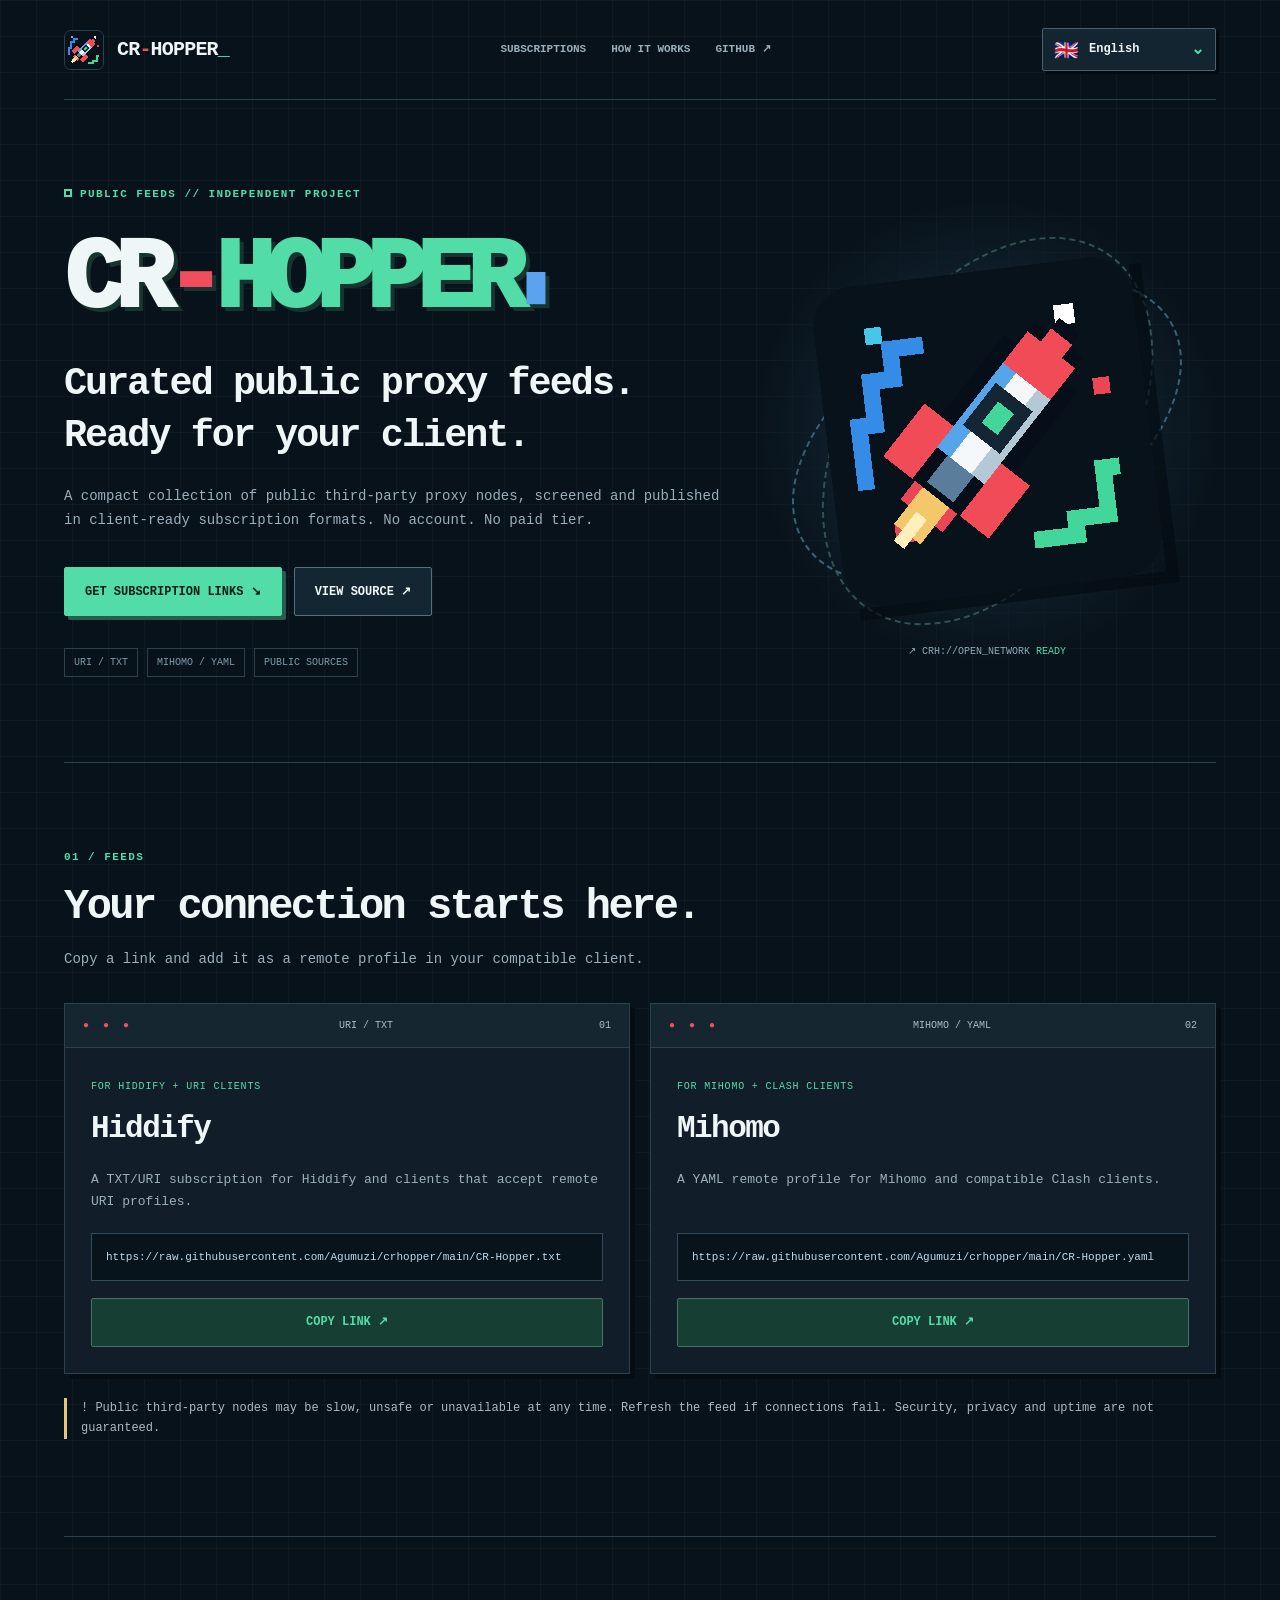
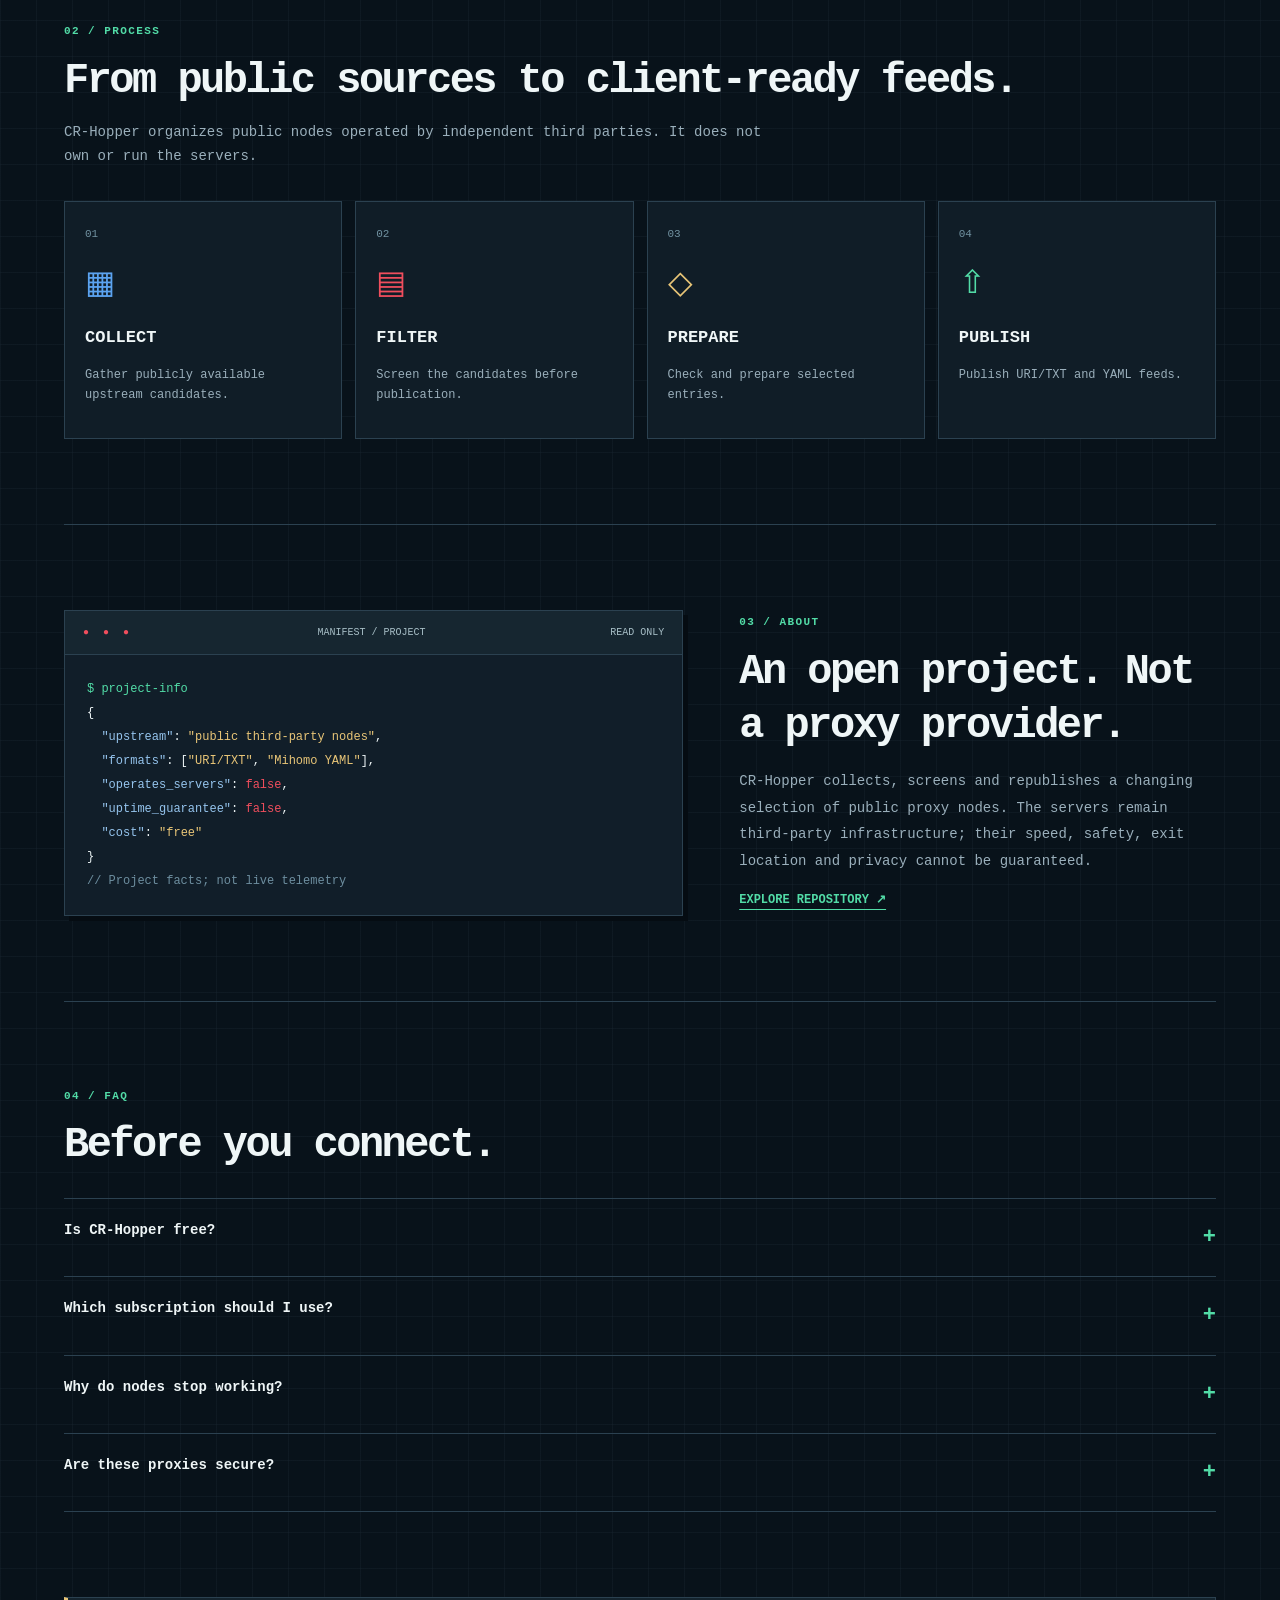
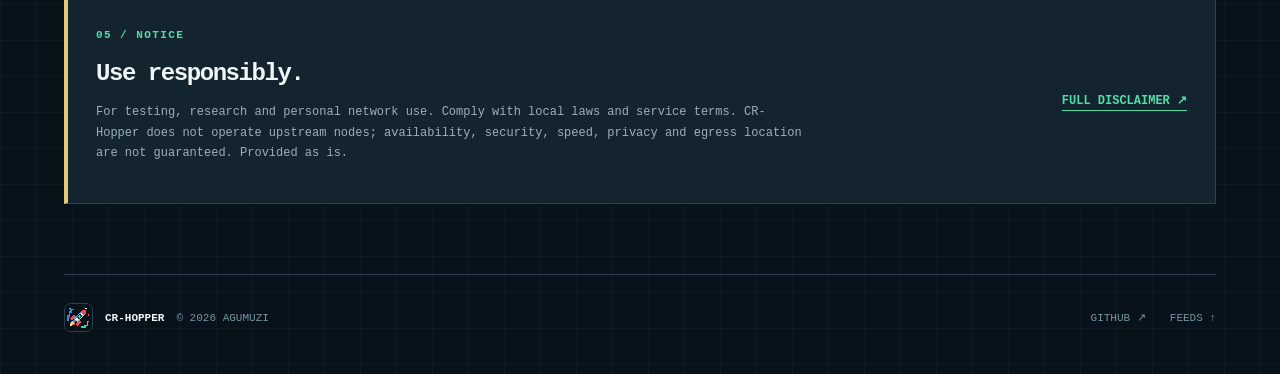
==== docs/index.html @ 03cd1c2c "Ensure mobile subscription URLs wrap inside cards and bust cached CSS" ====
<!doctype html>
<html lang="en">
<head>
<meta charset="utf-8"><meta name="viewport" content="width=device-width, initial-scale=1">
<title>CR-Hopper — Curated Public Proxy Feeds</title>
<meta name="description" content="Free curated public proxy subscriptions for Hiddify, Mihomo and Clash-compatible clients. Two client-ready formats: URI/TXT and YAML.">
<meta name="theme-color" content="#08121a"><meta property="og:type" content="website">
<meta property="og:title" content="CR-Hopper · Curated Public Proxy Feeds">
<meta property="og:description" content="Public sources. Curated feeds. Ready for your client.">
<meta property="og:url" content="https://agumuzi.github.io/crhopper/">
<link rel="canonical" href="https://agumuzi.github.io/crhopper/">
<link rel="icon" href="./assets/rocket.svg" type="image/svg+xml">
<link rel="stylesheet" href="./assets/style.css?v=20261024-mobile-urls-v2">
<script src="./assets/app.js" defer></script>
</head>
<body>
<a class="skip" href="#main">Skip to content</a>
<div class="site">
<header class="top">
  <a class="brand" href="#top" aria-label="CR-Hopper home"><img src="./assets/rocket.svg" alt="" width="40" height="40"><strong>CR<b>-</b>HOPPER<em>_</em></strong></a>
  <nav aria-label="Main navigation"><a href="#feeds" data-i18n="navFeeds">SUBSCRIPTIONS</a><a href="#how" data-i18n="navHow">HOW IT WORKS</a><a href="https://github.com/Agumuzi/crhopper" target="_blank" rel="noopener noreferrer">GITHUB ↗</a></nav>
  <div class="language-switcher" id="language-switcher" dir="ltr">
    <button class="language-toggle" id="language-toggle" type="button" aria-haspopup="menu" aria-expanded="false" aria-controls="language-menu" aria-label="English — select language">
      <span class="language-flag" id="language-flag" aria-hidden="true">🇬🇧</span>
      <span class="language-label" id="language-label">English</span>
      <span class="language-chevron" aria-hidden="true">⌄</span>
    </button>
    <div class="language-menu" id="language-menu" role="menu" aria-label="Website language" hidden>
      <button type="button" class="language-option" role="menuitemradio" aria-checked="true" data-language="en" lang="en"><span class="language-flag" aria-hidden="true">🇬🇧</span><span class="language-option-label">English</span></button>
      <button type="button" class="language-option" role="menuitemradio" aria-checked="false" data-language="zh" lang="zh-CN"><span class="language-flag" aria-hidden="true">🇨🇳</span><span class="language-option-label">简体中文</span></button>
      <button type="button" class="language-option" role="menuitemradio" aria-checked="false" data-language="ru" lang="ru"><span class="language-flag" aria-hidden="true">🇷🇺</span><span class="language-option-label">Русский</span></button>
      <button type="button" class="language-option" role="menuitemradio" aria-checked="false" data-language="fa" lang="fa"><span class="language-flag" aria-hidden="true">🇮🇷</span><span class="language-option-label" dir="rtl">فارسی</span></button>
    </div>
  </div>
</header>
<main id="main">
<section class="hero" id="top" aria-labelledby="hero-title">
  <div><div class="eyebrow"><span class="dot"></span><span data-i18n="eyebrow">PUBLIC FEEDS // INDEPENDENT PROJECT</span></div>
  <h1 id="hero-title">CR<span class="dash">-</span><span class="mint">HOPPER</span><span class="cursor" aria-hidden="true">█</span></h1>
  <h2 data-i18n="heroText">Curated public proxy feeds. Ready for your client.</h2>
  <p class="lead" data-i18n="heroDesc">A compact collection of public third-party proxy nodes, screened and published in client-ready subscription formats. No account. No paid tier.</p>
  <div class="hero-actions"><a class="btn btn-primary" href="#feeds" data-i18n="getLinks">GET SUBSCRIPTION LINKS ↘</a><a class="btn" href="https://github.com/Agumuzi/crhopper" target="_blank" rel="noopener noreferrer">VIEW SOURCE ↗</a></div>
  <div class="tags"><span>URI / TXT</span><span>MIHOMO / YAML</span><span>PUBLIC SOURCES</span></div></div>
  <div class="hero-visual"><div class="orbit"></div><div class="orbit second"></div><img src="./assets/rocket.svg" width="270" height="270" alt="Pixel rocket emblem in red, white, blue and green"><small>↗ CRH://OPEN_NETWORK <span>READY</span></small></div>
</section>
<section class="section" id="feeds" aria-labelledby="feeds-title">
  <div class="section-id">01 / FEEDS</div><h2 id="feeds-title" data-i18n="feedsTitle">Your connection starts here.</h2>
  <p class="subtitle" data-i18n="feedsDesc">Copy a link and add it as a remote profile in your compatible client.</p>
  <div class="feed-grid">
    <article class="card"><div class="card-bar"><span class="lights">● ● ●</span><span>URI / TXT</span><span>01</span></div>
      <div class="card-body"><span class="label">FOR HIDDIFY + URI CLIENTS</span><h3>Hiddify</h3><p data-i18n="uriDesc">A TXT/URI subscription for Hiddify and clients that accept remote URI profiles.</p>
      <div class="code subscription-url" aria-label="Subscription URL: https://raw.githubusercontent.com/Agumuzi/crhopper/main/CR-Hopper.txt"><code class="subscription-url-text">https://<wbr>raw.<wbr>githubusercontent.<wbr>com/<wbr>Agumuzi/<wbr>crhopper/<wbr>main/<wbr>CR-Hopper.txt</code></div>
      <button type="button" class="btn copy" data-copy="txt" data-i18n="copy">COPY LINK ↗</button></div>
    </article>
    <article class="card"><div class="card-bar"><span class="lights">● ● ●</span><span>MIHOMO / YAML</span><span>02</span></div>
      <div class="card-body"><span class="label">FOR MIHOMO + CLASH CLIENTS</span><h3>Mihomo</h3><p data-i18n="yamlDesc">A YAML remote profile for Mihomo and compatible Clash clients.</p>
      <div class="code subscription-url" aria-label="Subscription URL: https://raw.githubusercontent.com/Agumuzi/crhopper/main/CR-Hopper.yaml"><code class="subscription-url-text">https://<wbr>raw.<wbr>githubusercontent.<wbr>com/<wbr>Agumuzi/<wbr>crhopper/<wbr>main/<wbr>CR-Hopper.yaml</code></div>
      <button type="button" class="btn copy" data-copy="yaml" data-i18n="copy">COPY LINK ↗</button></div>
    </article>
  </div>
  <p class="warning" data-i18n="warning">! Public third-party nodes may be slow, unsafe or unavailable at any time. Refresh the feed if connections fail. Security, privacy and uptime are not guaranteed.</p>
</section>
<section class="section" id="how" aria-labelledby="how-title">
  <div class="section-id">02 / PROCESS</div><h2 id="how-title" data-i18n="howTitle">From public sources to client-ready feeds.</h2>
  <p class="subtitle" data-i18n="howDesc">CR-Hopper organizes public nodes operated by independent third parties. It does not own or run the servers.</p>
  <div class="steps">
    <article class="step"><span class="num">01</span><div class="symbol">▦</div><h3 data-i18n="collect">COLLECT</h3><p data-i18n="collectDesc">Gather publicly available upstream candidates.</p></article>
    <article class="step"><span class="num">02</span><div class="symbol">▤</div><h3 data-i18n="filter">FILTER</h3><p data-i18n="filterDesc">Screen the candidates before publication.</p></article>
    <article class="step"><span class="num">03</span><div class="symbol">◇</div><h3 data-i18n="prepare">PREPARE</h3><p data-i18n="prepareDesc">Check and prepare selected entries.</p></article>
    <article class="step"><span class="num">04</span><div class="symbol">⇧</div><h3 data-i18n="publish">PUBLISH</h3><p data-i18n="publishDesc">Publish URI/TXT and YAML feeds.</p></article>
  </div>
</section>
<section class="section about" id="about">
  <div class="terminal" aria-label="Illustrative project manifest"><div class="card-bar"><span class="lights">● ● ●</span><span>MANIFEST / PROJECT</span><span>READ ONLY</span></div>
  <pre><span class="prompt">$ project-info</span>
{
  <span class="key">"upstream"</span>: <span class="str">"public third-party nodes"</span>,
  <span class="key">"formats"</span>: [<span class="str">"URI/TXT"</span>, <span class="str">"Mihomo YAML"</span>],
  <span class="key">"operates_servers"</span>: <span class="bool">false</span>,
  <span class="key">"uptime_guarantee"</span>: <span class="bool">false</span>,
  <span class="key">"cost"</span>: <span class="str">"free"</span>
}
<span class="comment">// Project facts; not live telemetry</span></pre></div>
  <div><div class="section-id">03 / ABOUT</div><h2 data-i18n="aboutTitle">An open project. Not a proxy provider.</h2>
  <p data-i18n="aboutDesc">CR-Hopper collects, screens and republishes a changing selection of public proxy nodes. The servers remain third-party infrastructure; their speed, safety, exit location and privacy cannot be guaranteed.</p>
  <a class="text-link" href="https://github.com/Agumuzi/crhopper" target="_blank" rel="noopener noreferrer" data-i18n="viewRepo">EXPLORE REPOSITORY ↗</a></div>
</section>
<section class="section" id="faq" aria-labelledby="faq-title">
  <div class="section-id">04 / FAQ</div><h2 id="faq-title" data-i18n="faqTitle">Before you connect.</h2>
  <div class="faq">
    <details><summary data-i18n="q1">Is CR-Hopper free?</summary><p data-i18n="a1">Yes. The published subscription URLs are free to use without registration; individual servers are operated by third parties.</p></details>
    <details><summary data-i18n="q2">Which subscription should I use?</summary><p data-i18n="a2">Use TXT for Hiddify/URI-compatible clients; YAML for Mihomo and Clash-compatible clients.</p></details>
    <details><summary data-i18n="q3">Why do nodes stop working?</summary><p data-i18n="a3">Public third-party nodes can disappear without notice. Refresh the subscription when needed.</p></details>
    <details><summary data-i18n="q4">Are these proxies secure?</summary><p data-i18n="a4">There is no security guarantee. Untrusted operators may inspect traffic metadata. Prefer end-to-end encrypted connections and avoid exposing sensitive data.</p></details>
  </div>
</section>
<section class="disclaimer" aria-labelledby="notice-title">
 <div><div class="section-id">05 / NOTICE</div><h2 id="notice-title" data-i18n="noticeTitle">Use responsibly.</h2>
 <p data-i18n="notice">For testing, research and personal network use. Comply with local laws and service terms. CR-Hopper does not operate upstream nodes; availability, security, speed, privacy and egress location are not guaranteed. Provided as is.</p></div>
 <a class="text-link" href="https://github.com/Agumuzi/crhopper#disclaimer" data-i18n="full">FULL DISCLAIMER ↗</a>
</section>
</main>
<footer><div class="foot"><img src="./assets/rocket.svg" alt="" width="29" height="29"><strong>CR-HOPPER</strong><span>© 2026 AGUMUZI</span></div><div><a href="https://github.com/Agumuzi/crhopper">GITHUB ↗</a><a href="#feeds" data-i18n="footerFeeds">FEEDS ↑</a></div></footer></div>
<div class="toast" id="toast" role="status" aria-live="polite"></div>
</body></html>
---- docs/assets/style.css ----
:root{color-scheme:dark;--bg:#08121a;--surface:#111e29;--border:#2b4150;--text:#eff6f7;--muted:#9aafbb;--mint:#52dca7;--red:#f04e5d;--blue:#5ba3f0;--gold:#e8c577;--font:ui-monospace,SFMono-Regular,Menlo,Monaco,Consolas,monospace}*{box-sizing:border-box}html{scroll-behavior:smooth}body{margin:0;background:var(--bg);color:var(--text);font:14px/1.7 var(--font);background-image:linear-gradient(#20303a44 1px,transparent 1px),linear-gradient(90deg,#20303a44 1px,transparent 1px);background-size:36px 36px}a{color:inherit;text-decoration:none}button,select{font:inherit}button{cursor:pointer}a:focus-visible,button:focus-visible,select:focus-visible,summary:focus-visible{outline:2px solid var(--mint);outline-offset:4px}.skip{position:absolute;left:-9999px;top:0;background:var(--mint);color:#07141a;padding:10px}.skip:focus{left:12px}.site{max-width:1240px;margin:auto;padding:0 clamp(20px,5vw,72px)}.top{display:flex;align-items:center;justify-content:space-between;gap:22px;min-height:100px;border-bottom:1px solid var(--border)}.brand{display:flex;gap:13px;align-items:center;white-space:nowrap;font-size:20px;letter-spacing:-.04em}.brand img,.foot img{border:1px solid var(--border);border-radius:7px}.brand b{color:var(--red)}.brand em{font-style:normal;color:var(--mint)}nav{display:flex;gap:25px;align-items:center;color:var(--muted);font-size:11px;font-weight:700}nav a:hover,footer a:hover,.text-link:hover{color:var(--mint)}.hero{min-height:620px;display:grid;grid-template-columns:1.18fr .82fr;gap:35px;align-items:center;padding:85px 0}.eyebrow,.section-id{color:var(--mint);letter-spacing:.13em;font-size:11px;font-weight:750}.dot{display:inline-block;width:8px;height:8px;border:2px solid var(--mint);margin-right:8px}.hero h1{font-size:clamp(60px,7.7vw,108px);line-height:1.13;letter-spacing:-.09em;margin:22px 0;font-weight:950;white-space:nowrap;text-shadow:4px 4px #18342e}.hero h1 .dash{color:var(--red)}.hero h1 .mint{color:var(--mint)}.cursor{font-size:.3em;vertical-align:27%;color:var(--blue);margin-left:10px;animation:blink 1.5s steps(1) infinite}.hero h2{font-size:clamp(24px,3vw,39px);line-height:1.35;letter-spacing:-.05em;margin:0 0 22px}.lead,.subtitle,.about p,.disclaimer p{color:var(--muted);max-width:710px;font-size:14px}.hero-actions{display:flex;flex-wrap:wrap;gap:12px;margin-top:35px}.btn{border:1px solid #53717d;display:inline-flex;justify-content:center;align-items:center;min-height:49px;padding:12px 20px;color:var(--text);background:#142631;font-size:12px;font-weight:800;transition:transform .15s,background .15s;border-radius:2px}.btn:hover{transform:translateY(-2px);border-color:var(--mint)}.btn-primary{background:var(--mint);color:#061d17;border-color:var(--mint);box-shadow:4px 4px #265e4b}.tags{margin-top:32px;display:flex;gap:9px;flex-wrap:wrap}.tags span{font-size:10px;color:#7d9cac;border:1px solid var(--border);padding:5px 9px}.hero-visual{position:relative;aspect-ratio:1;display:grid;place-items:center;isolation:isolate;background:radial-gradient(circle,#1b3739 0%,#0f1f2b 45%,transparent 72%)}.hero-visual img{position:relative;z-index:2;width:70%;height:auto;transform:rotate(-7deg);box-shadow:12px 12px 0 #040c12a9}.orbit{position:absolute;border:2px dashed #376278;border-radius:50%;width:94%;height:54%;transform:rotate(-31deg)}.orbit.second{width:60%;height:94%;transform:rotate(34deg);border-color:#31544f}.hero-visual small{position:absolute;bottom:0;color:#8daab8;font-size:10px}.hero-visual small span{color:var(--mint)}.section{padding:85px 0;border-top:1px solid var(--border);scroll-margin-top:30px}.section h2,.disclaimer h2{font-size:clamp(28px,3.65vw,42px);letter-spacing:-.06em;line-height:1.3;margin:13px 0}.section .subtitle{margin:0 0 32px}.feed-grid{display:grid;grid-template-columns:repeat(2,minmax(0,1fr));gap:20px}.card,.terminal{background:var(--surface);border:1px solid var(--border);box-shadow:5px 5px #050c12}.card-bar{border-bottom:1px solid var(--border);background:#162630;display:flex;align-items:center;gap:16px;justify-content:space-between;min-height:44px;padding:0 18px;font-size:10px;color:#a7bec6}.lights{color:var(--red);letter-spacing:4px}.card-body{padding:26px}.card .label{font-size:10px;color:var(--mint);letter-spacing:.08em}.card h3{font-size:31px;letter-spacing:-.05em;margin:5px 0 10px}.card p{color:var(--muted);font-size:13px;min-height:51px}.code{border:1px solid #304c5b;background:#08141c;padding:14px;white-space:nowrap;overflow-x:auto;direction:ltr;text-align:left;font-size:11px;color:#bcdaec}.copy{width:100%;margin-top:17px;background:#163e33;color:var(--mint);border-color:#437662}.warning{border-left:3px solid var(--gold);padding-left:14px;color:#b0b8c1;font-size:12px;margin-top:24px}.steps{display:grid;grid-template-columns:repeat(4,minmax(0,1fr));gap:13px}.step{padding:20px;background:#101d27;border:1px solid var(--border);min-height:222px}.step .num{color:#7192a1;font-size:11px}.step .symbol{font-size:32px;color:var(--blue);margin:12px 0}.step:nth-child(2) .symbol{color:var(--red)}.step:nth-child(3) .symbol{color:var(--gold)}.step:nth-child(4) .symbol{color:var(--mint)}.step h3{margin:0;font-size:17px}.step p{font-size:12px;color:var(--muted)}.about{display:grid;grid-template-columns:1.13fr .87fr;gap:56px;align-items:center}.terminal pre{margin:0;padding:22px;font:12px/2 var(--font);overflow-x:auto;direction:ltr;text-align:left}.terminal .prompt{color:var(--mint)}.terminal .key{color:#95c4ed}.terminal .str{color:var(--gold)}.terminal .bool{color:var(--red)}.terminal .comment{color:#6d8e9f}.about p{line-height:1.9}.text-link{font-size:12px;color:var(--mint);font-weight:800;text-decoration:underline;text-underline-offset:6px}.faq{margin-top:25px;border-top:1px solid var(--border)}.faq details{padding:20px 0;border-bottom:1px solid var(--border)}.faq summary{list-style:none;cursor:pointer;font-weight:800;display:flex;justify-content:space-between;gap:15px}.faq summary::-webkit-details-marker{display:none}.faq summary:after{content:"+";font-size:22px;color:var(--mint)}.faq details[open] summary:after{content:"−"}.faq p{font-size:13px;color:var(--muted);line-height:1.9;max-width:830px}.disclaimer{display:flex;align-items:center;justify-content:space-between;gap:40px;padding:28px;background:#14242e;border:1px solid var(--border);border-left:4px solid var(--gold);margin-bottom:70px}.disclaimer h2{font-size:24px}.disclaimer p{font-size:12px}.disclaimer .text-link{white-space:nowrap}footer{display:flex;flex-wrap:wrap;align-items:center;justify-content:space-between;gap:15px;border-top:1px solid var(--border);padding:28px 0 42px;color:#7795a4;font-size:11px}.foot{display:flex;align-items:center;gap:12px}.foot strong{color:var(--text)}footer>div:nth-child(2){display:flex;gap:24px}.toast{position:fixed;bottom:25px;right:25px;opacity:0;transform:translateY(13px);pointer-events:none;transition:opacity .2s,transform .2s;background:#164235;border:1px solid var(--mint);color:var(--mint);padding:12px 19px;z-index:99;font-size:12px}.toast.visible{opacity:1;transform:translateY(0)}[dir=rtl] .warning{border-left:0;border-right:3px solid var(--gold);padding-left:0;padding-right:14px}[dir=rtl] .disclaimer{border-left:1px solid var(--border);border-right:4px solid var(--gold)}[dir=rtl] .hero h1,[dir=rtl] .brand,[dir=rtl] .hero-visual small{direction:ltr}@keyframes blink{50%{opacity:0}}@media(max-width:950px){.hero h1{font-size:60px}.steps{grid-template-columns:repeat(2,1fr)}.about{gap:22px}}@media(max-width:720px){.site{padding:0 20px}.top{min-height:76px;flex-wrap:wrap;padding:13px 0}.top nav{order:3;width:100%;gap:18px;justify-content:start}.language-switcher{margin-left:auto}.brand{font-size:17px}.hero{display:flex;flex-direction:column;align-items:stretch;padding:64px 0}.hero h1{font-size:clamp(48px,10vw,76px)}.hero h2{font-size:26px}.hero-visual{max-width:310px;width:100%;margin:25px auto 0}.section{padding:62px 0}.feed-grid,.about{grid-template-columns:1fr}.steps{grid-template-columns:repeat(2,minmax(0,1fr));gap:10px}.step{padding:16px;min-height:212px}.card-body{padding:20px}.terminal pre{padding:16px;font-size:10px}.disclaimer{flex-direction:column;align-items:flex-start;padding:20px}}@media(max-width:380px){.hero h1{font-size:45px}.hero-actions{display:grid}.btn{width:100%}.steps{grid-template-columns:1fr}.step{min-height:0}}@media(prefers-reduced-motion:reduce){html{scroll-behavior:auto}.cursor{animation:none}.btn,.toast{transition:none}.btn:hover{transform:none}}
/* Consistent pixel-terminal language menu. Use actual flag emoji, never the OS select popup. */
.language-switcher{position:relative;flex:0 0 auto;z-index:20;direction:ltr}
.language-toggle{display:flex;align-items:center;gap:10px;min-width:174px;min-height:43px;padding:7px 11px;background:#122530;color:var(--text);border:1px solid #476272;box-shadow:3px 3px 0 #040b10;border-radius:2px;font-size:12px;font-weight:800;cursor:pointer;white-space:nowrap}
.language-toggle:hover,.language-toggle[aria-expanded="true"]{background:#19333b;border-color:var(--mint)}
.language-toggle[aria-expanded="true"]{box-shadow:3px 3px 0 #206047}
.language-flag{font-family:"Apple Color Emoji","Segoe UI Emoji","Noto Color Emoji",sans-serif;font-size:20px;line-height:1;display:inline-flex;align-items:center;justify-content:center;min-width:25px;flex-shrink:0}
.language-label{font-size:12px;white-space:nowrap;unicode-bidi:isolate}
.language-chevron{font-size:16px;line-height:1;margin-left:auto;color:var(--mint);transform-origin:center;transition:transform .15s ease}
.language-toggle[aria-expanded="true"] .language-chevron{transform:rotate(180deg)}
.language-menu{position:absolute;right:0;top:calc(100% + 10px);display:grid;gap:3px;min-width:205px;padding:7px;background:#0d1c25;border:1px solid #496979;box-shadow:5px 5px 0 #03090e;z-index:50}
.language-menu[hidden]{display:none}
.language-option{width:100%;display:grid;grid-template-columns:25px minmax(0,1fr) 15px;align-items:center;gap:10px;text-align:left;padding:10px 11px;color:#b4c6ce;background:transparent;border:1px solid transparent;border-radius:1px;cursor:pointer;font-size:12px;line-height:1.35}
.language-option:hover,.language-option:focus-visible{background:#1b3641;border-color:#4a7882;color:var(--text)}
.language-option[aria-checked="true"]{background:#153930;border-color:#398363;color:var(--mint)}
.language-option[aria-checked="true"]::after{content:"✓";font-weight:900;color:var(--mint)}
.language-option-label{white-space:nowrap;unicode-bidi:isolate}
.language-option[lang="fa"] .language-option-label{font-family:Tahoma,"Geeza Pro",Arial,sans-serif}
@media(max-width:380px){.language-toggle{min-width:153px;padding:7px 9px;gap:7px}.language-menu{min-width:185px}}
@media(prefers-reduced-motion:reduce){.language-chevron{transition:none}}


/* Mobile containment patch: the raw subscription URL must never size the grid track. */
.site,main,.hero,.section,.feed-grid,.feed-grid>.card,.card-body,.about,.about>.terminal,.terminal{min-width:0}
.site,main,.hero,.section,.feed-grid,.about{max-width:100%}
.feed-grid{grid-template-columns:repeat(2,minmax(0,1fr))}
.feed-grid>.card{max-width:100%}
.code{display:block;min-width:0;max-width:100%;width:100%;overflow-x:auto;overscroll-behavior-x:contain;-webkit-overflow-scrolling:touch}
.code code{display:block;white-space:nowrap}
.terminal pre{max-width:100%;min-width:0;overflow-x:auto;-webkit-overflow-scrolling:touch}
.about{grid-template-columns:minmax(0,1.13fr) minmax(0,.87fr)}
@media(max-width:720px){
  .top{display:grid;grid-template-columns:minmax(0,1fr) auto;gap:9px 10px;align-items:center}
  .top nav{grid-column:1/-1;order:initial;width:100%;display:flex;flex-wrap:wrap;gap:10px 18px}
  .brand{min-width:0;gap:8px;font-size:clamp(13px,3.7vw,17px)}
  .brand img{width:33px;height:33px;flex-shrink:0}
  .language-switcher{margin:0}
  .language-toggle{min-width:144px;max-width:164px;min-height:40px;gap:7px;padding:6px 9px}
  .language-menu{min-width:195px;max-width:calc(100vw - 36px)}
  .hero h1{font-size:clamp(36px,10.3vw,57px);letter-spacing:-.085em}
  .hero h1 .cursor{margin-left:4px}
  .hero-visual{max-width:275px;margin:18px auto 0}
  .hero{padding:52px 0 57px}
  .section{padding:56px 0}
  .feed-grid,.about{grid-template-columns:minmax(0,1fr)}
  .card-body{padding:19px}
  .card h3{font-size:28px}
  .card p{min-height:0}
  .code{white-space:normal;overflow-x:visible}
  .code code{white-space:normal;overflow-wrap:anywhere;word-break:break-word}
  .steps{grid-template-columns:repeat(2,minmax(0,1fr));gap:10px}
  .step{min-width:0;min-height:0;padding:14px 13px 17px}
  .step .symbol{margin:7px 0 4px;font-size:26px}
  .step h3{font-size:13px}
  .step p{font-size:11px;margin:6px 0 0}
  .warning{overflow-wrap:anywhere}
  .faq summary,.faq p,.about p,.disclaimer p{overflow-wrap:break-word}
}
@media(max-width:380px){
  .steps{grid-template-columns:repeat(2,minmax(0,1fr))}
  .brand{font-size:13px;gap:6px}
  .brand img{width:29px;height:29px}
  .language-toggle{min-width:132px;max-width:142px}
  .hero h1{font-size:clamp(35px,10.3vw,39px)}
}


/* Subscription URLs: explicit break opportunities in markup plus robust narrow viewport layout. */
.feed-grid,
.feed-grid > .card,
.feed-grid .card-body,
.subscription-url {
  min-width: 0;
  max-width: 100%;
}
.feed-grid > .card { overflow: hidden; }
.subscription-url {
  display: block;
  width: 100%;
  max-width: 100%;
  overflow-x: auto;
  overflow-y: hidden;
  -webkit-overflow-scrolling: touch;
  text-align: left;
  direction: ltr;
}
.subscription-url .subscription-url-text {
  display: block;
  min-width: 0;
  max-width: 100%;
  white-space: normal;
  overflow-wrap: anywhere;
  word-break: break-word;
  line-height: 1.65;
}
@media(max-width:720px) {
  .feed-grid{width:100%;grid-template-columns:minmax(0,1fr);}
  .feed-grid > .card{width:100%;min-width:0;max-width:100%;}
  .subscription-url{
    padding: 11px 10px;
    overflow-x: hidden;
  }
  .subscription-url .subscription-url-text {
    font-size:clamp(10px,2.65vw,12px);
    letter-spacing:-.02em;
    white-space:normal;
    overflow-wrap:anywhere;
    word-break:break-all;
  }
}
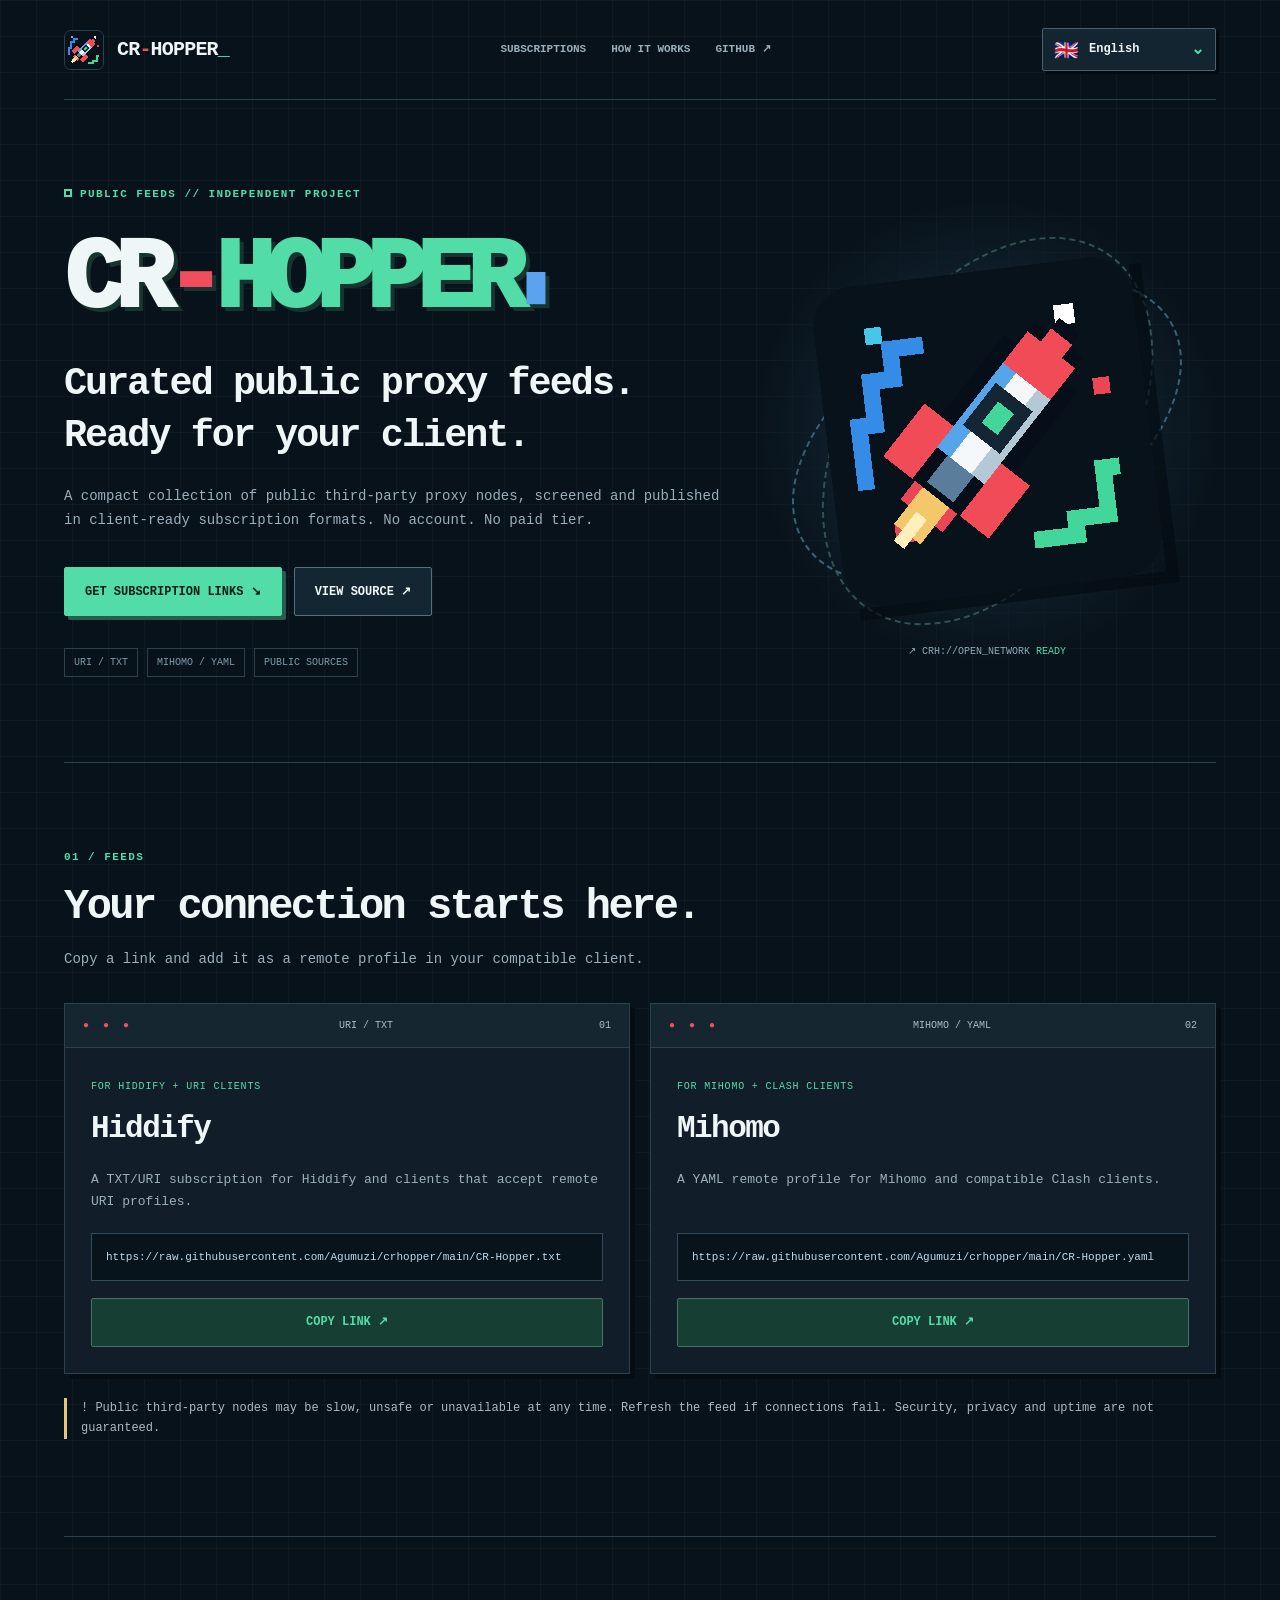
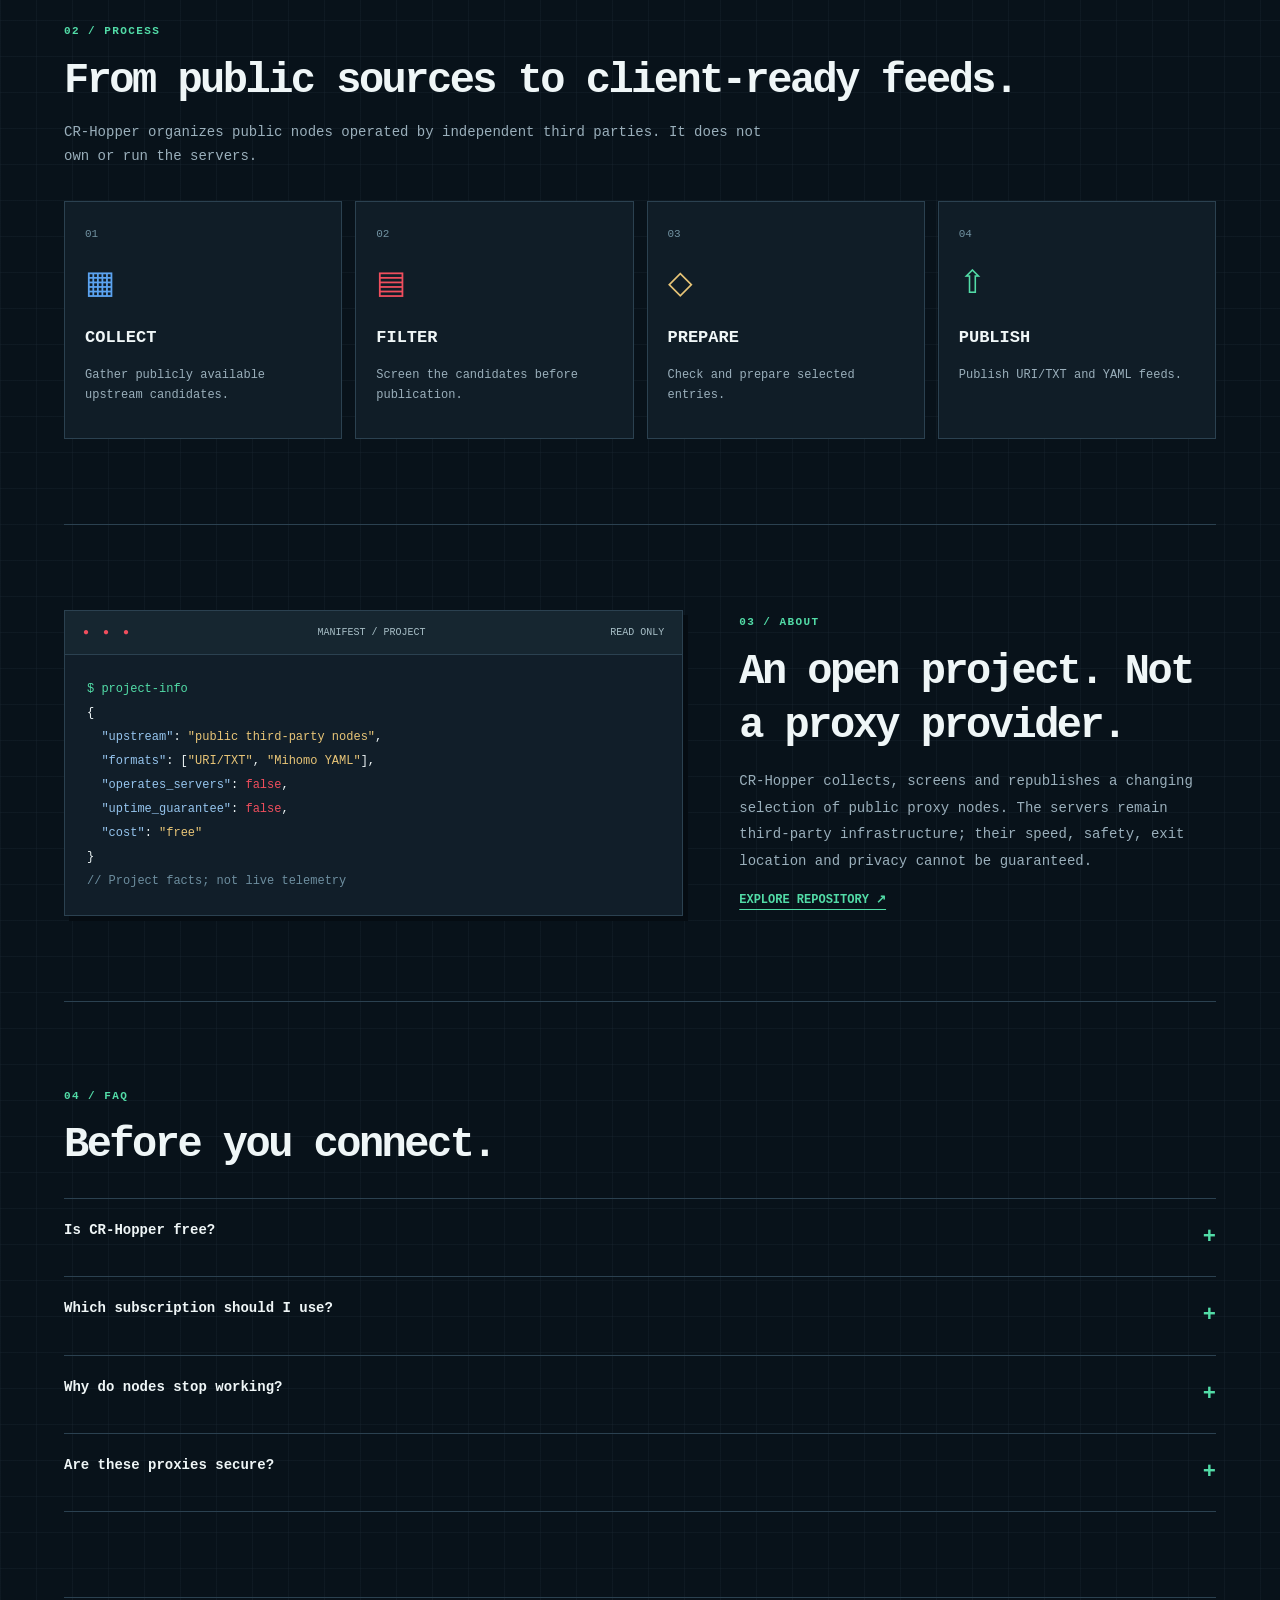
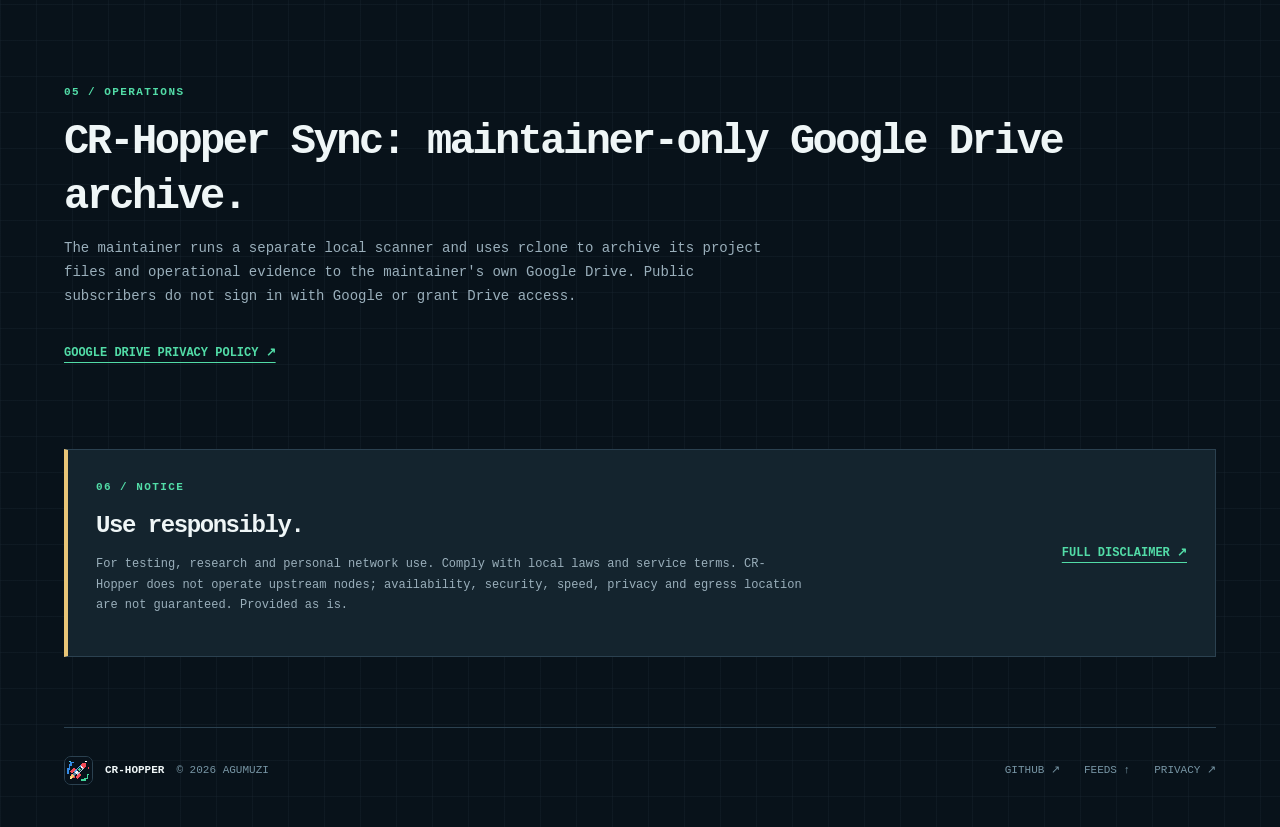
==== commit 939fd3cc: "site: explain private CR-Hopper Sync integration and link privacy policy" ====
--- a/docs/index.html
+++ b/docs/index.html
@@ -10,8 +10,8 @@
 <meta property="og:url" content="https://agumuzi.github.io/crhopper/">
 <link rel="canonical" href="https://agumuzi.github.io/crhopper/">
 <link rel="icon" href="./assets/rocket.svg" type="image/svg+xml">
-<link rel="stylesheet" href="./assets/style.css?v=20261024-mobile-urls-v2">
-<script src="./assets/app.js" defer></script>
+<link rel="stylesheet" href="./assets/style.css?v=20261024-oauth-privacy">
+<script src="./assets/app.js?v=20261024-oauth-privacy" defer></script>
 </head>
 <body>
 <a class="skip" href="#main">Skip to content</a>
@@ -94,12 +94,18 @@
     <details><summary data-i18n="q4">Are these proxies secure?</summary><p data-i18n="a4">There is no security guarantee. Untrusted operators may inspect traffic metadata. Prefer end-to-end encrypted connections and avoid exposing sensitive data.</p></details>
   </div>
 </section>
+<section class="section sync-section" id="sync" aria-labelledby="sync-title">
+  <div class="section-id">05 / OPERATIONS</div>
+  <h2 id="sync-title" data-i18n="syncTitle">CR-Hopper Sync: maintainer-only Google Drive archive.</h2>
+  <p class="subtitle" data-i18n="syncDesc">The maintainer runs a separate local scanner and uses rclone to archive its project files and operational evidence to the maintainer's own Google Drive. Public subscribers do not sign in with Google or grant Drive access.</p>
+  <a class="text-link" href="./privacy.html" data-i18n="syncPolicy">GOOGLE DRIVE PRIVACY POLICY ↗</a>
+</section>
 <section class="disclaimer" aria-labelledby="notice-title">
- <div><div class="section-id">05 / NOTICE</div><h2 id="notice-title" data-i18n="noticeTitle">Use responsibly.</h2>
+ <div><div class="section-id">06 / NOTICE</div><h2 id="notice-title" data-i18n="noticeTitle">Use responsibly.</h2>
  <p data-i18n="notice">For testing, research and personal network use. Comply with local laws and service terms. CR-Hopper does not operate upstream nodes; availability, security, speed, privacy and egress location are not guaranteed. Provided as is.</p></div>
  <a class="text-link" href="https://github.com/Agumuzi/crhopper#disclaimer" data-i18n="full">FULL DISCLAIMER ↗</a>
 </section>
 </main>
-<footer><div class="foot"><img src="./assets/rocket.svg" alt="" width="29" height="29"><strong>CR-HOPPER</strong><span>© 2026 AGUMUZI</span></div><div><a href="https://github.com/Agumuzi/crhopper">GITHUB ↗</a><a href="#feeds" data-i18n="footerFeeds">FEEDS ↑</a></div></footer></div>
+<footer><div class="foot"><img src="./assets/rocket.svg" alt="" width="29" height="29"><strong>CR-HOPPER</strong><span>© 2026 AGUMUZI</span></div><div><a href="https://github.com/Agumuzi/crhopper">GITHUB ↗</a><a href="#feeds" data-i18n="footerFeeds">FEEDS ↑</a><a href="./privacy.html" data-i18n="footerPrivacy">PRIVACY ↗</a></div></footer></div>
 <div class="toast" id="toast" role="status" aria-live="polite"></div>
 </body></html>
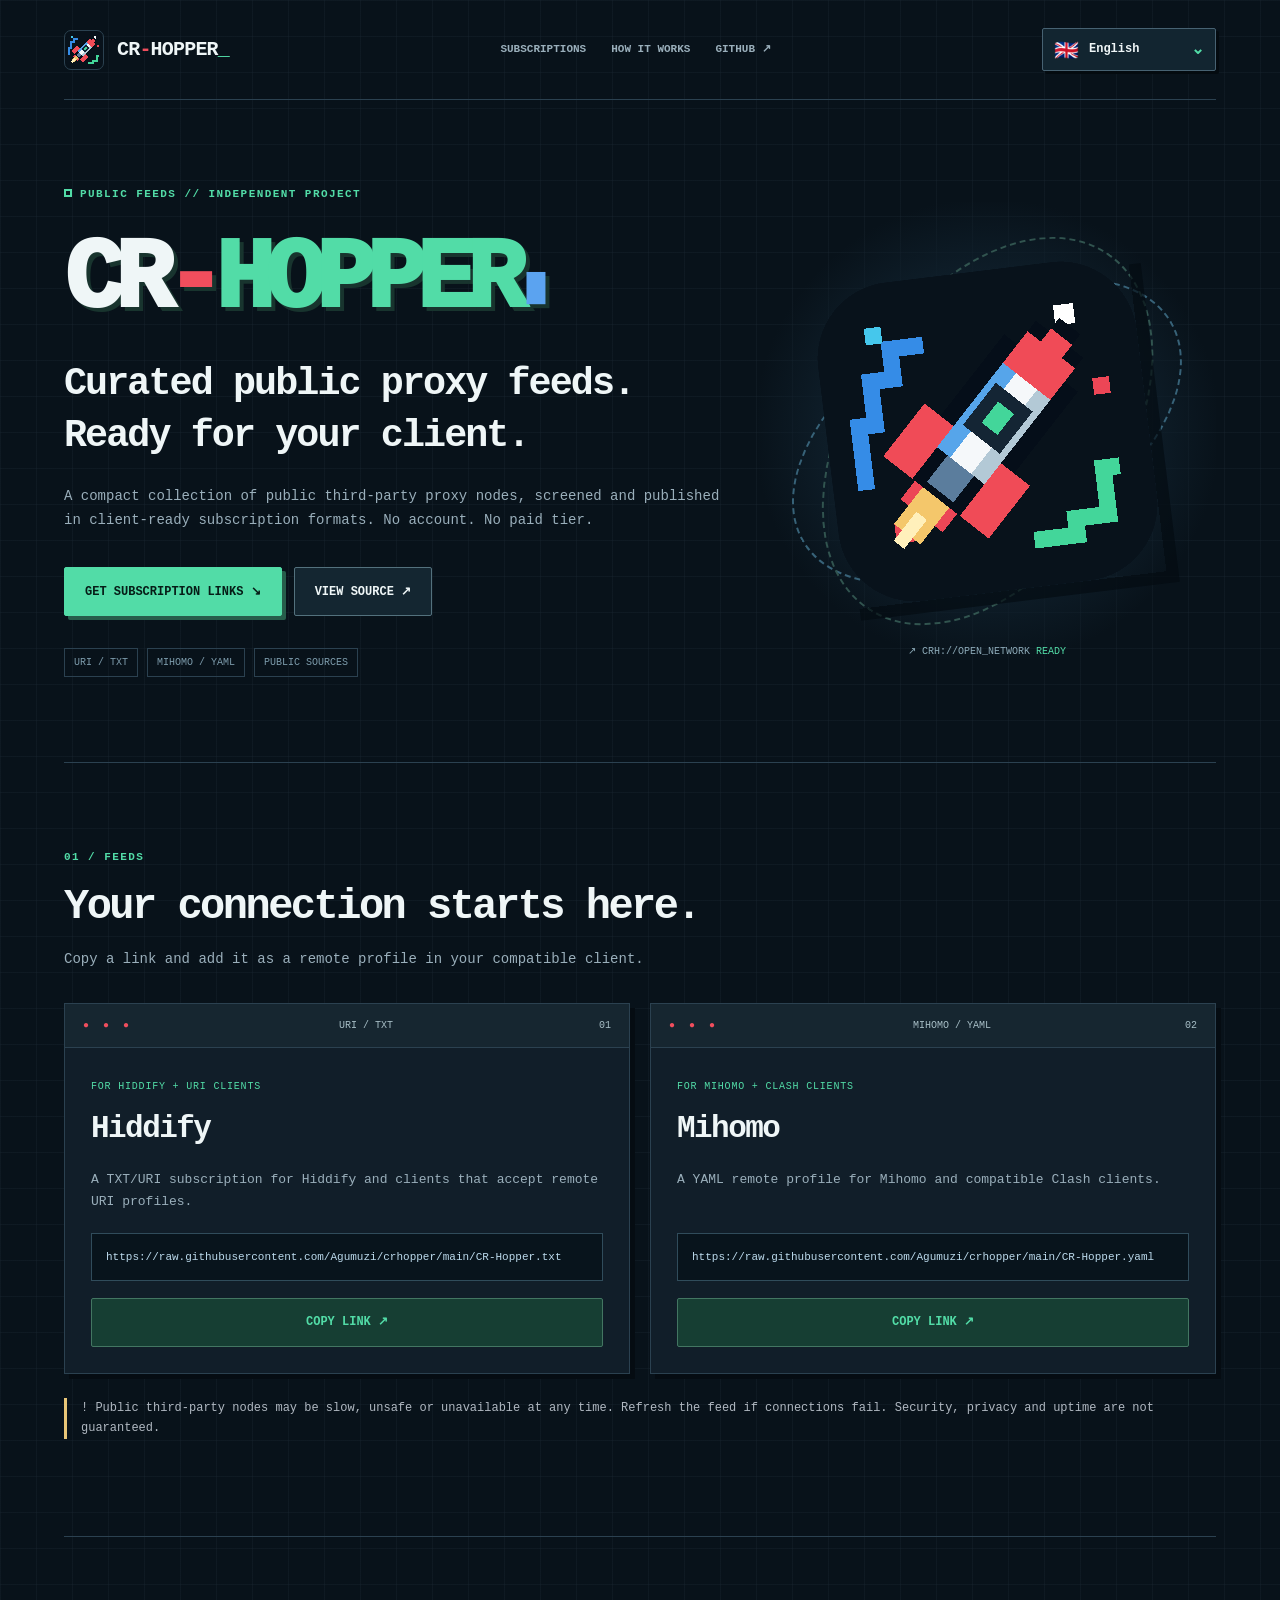
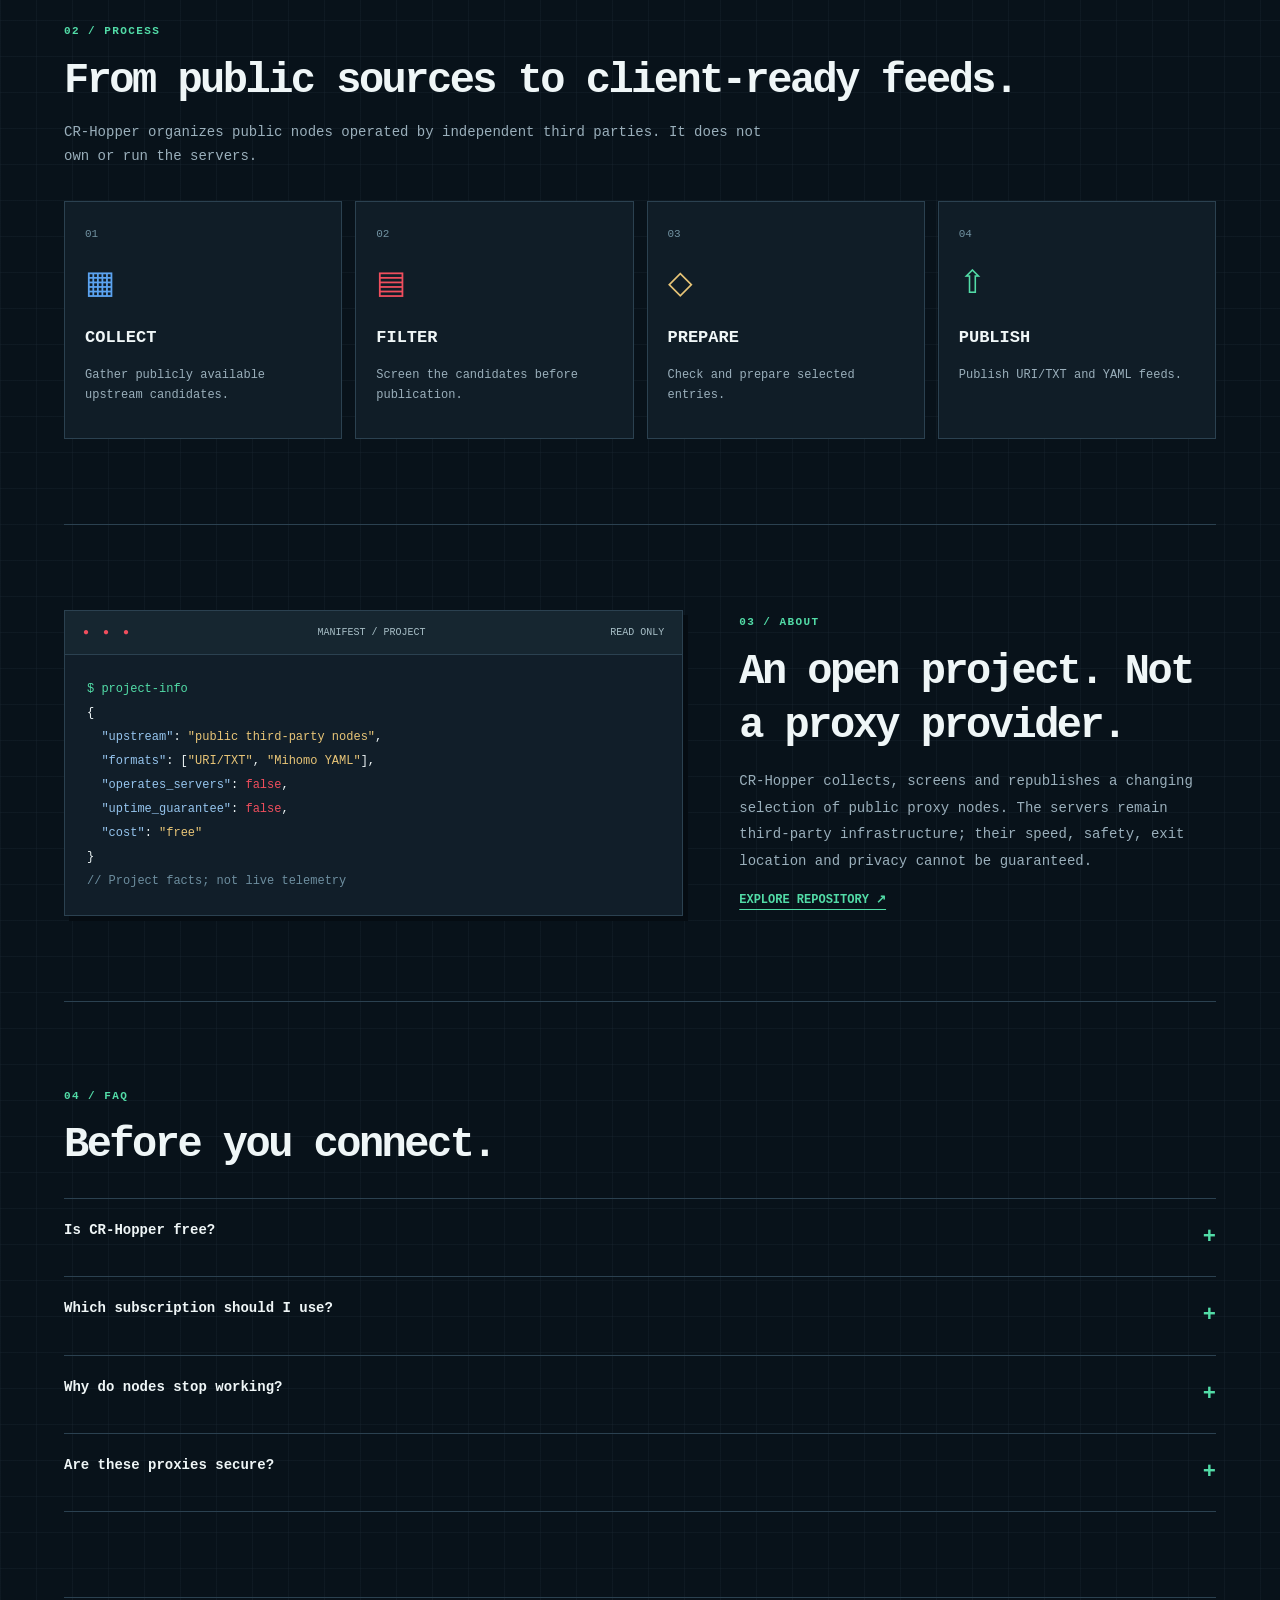
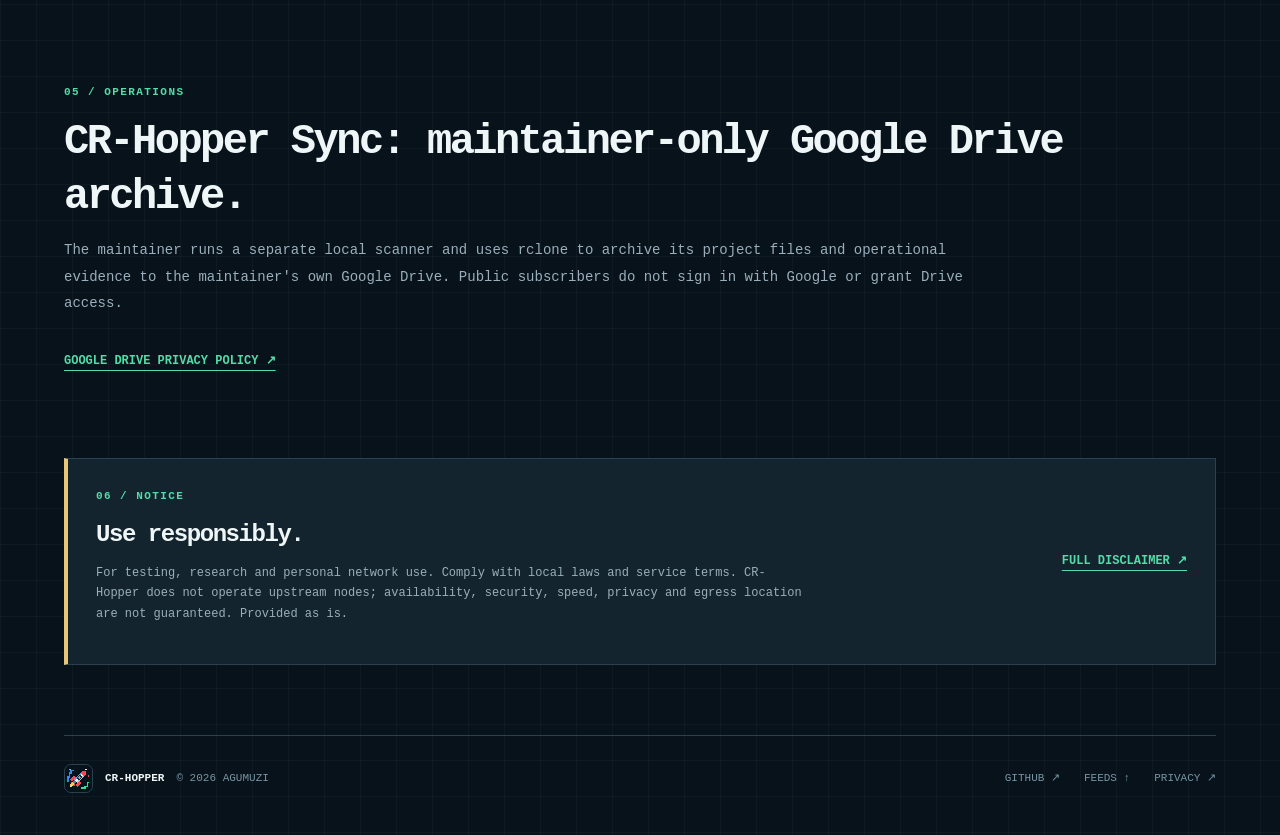
==== commit 4a833f2d: "fix(pages): refresh versioned rounded rocket favicon" ====
--- a/docs/index.html
+++ b/docs/index.html
@@ -9,7 +9,7 @@
 <meta property="og:description" content="Public sources. Curated feeds. Ready for your client.">
 <meta property="og:url" content="https://agumuzi.github.io/crhopper/">
 <link rel="canonical" href="https://agumuzi.github.io/crhopper/">
-<link rel="icon" href="./assets/rocket.svg" type="image/svg+xml">
+<link rel="icon" href="./assets/rocket.svg?v=20261024-rounded" type="image/svg+xml" sizes="any">
 <link rel="stylesheet" href="./assets/style.css?v=20261024-oauth-privacy">
 <script src="./assets/app.js?v=20261024-oauth-privacy" defer></script>
 </head>
--- a/docs/assets/style.css
+++ b/docs/assets/style.css
@@ -108,3 +108,18 @@
     word-break:break-all;
   }
 }
+
+/* Maintainer OAuth disclosure and privacy policy, matching the existing terminal theme. */
+.sync-section .subtitle{max-width:900px;line-height:1.9}
+.policy-hero{padding:74px 0 42px}
+.policy-hero h1{font-size:clamp(37px,5.8vw,68px);letter-spacing:-.065em;line-height:1.2;margin:17px 0 22px}
+.policy-hero .lead{max-width:900px;line-height:1.9}
+.policy-date{color:var(--mint);font-size:11px;letter-spacing:.04em;margin-top:25px}
+.policy-content{max-width:960px;min-width:0}
+.policy-content .section{padding:32px 0}
+.policy-content h2{font-size:clamp(20px,2.7vw,27px);letter-spacing:-.035em;margin:0 0 14px}
+.policy-content p{font-size:13px;line-height:1.95;color:var(--muted);overflow-wrap:anywhere;margin:0 0 14px}
+.policy-content p:last-child{margin-bottom:0}
+.policy-actions{padding:30px 0 80px}
+footer>div:nth-child(2){flex-wrap:wrap}
+@media(max-width:720px){.policy-hero{padding:56px 0 38px}.policy-content .section{padding:25px 0}.policy-actions{padding-bottom:56px}}
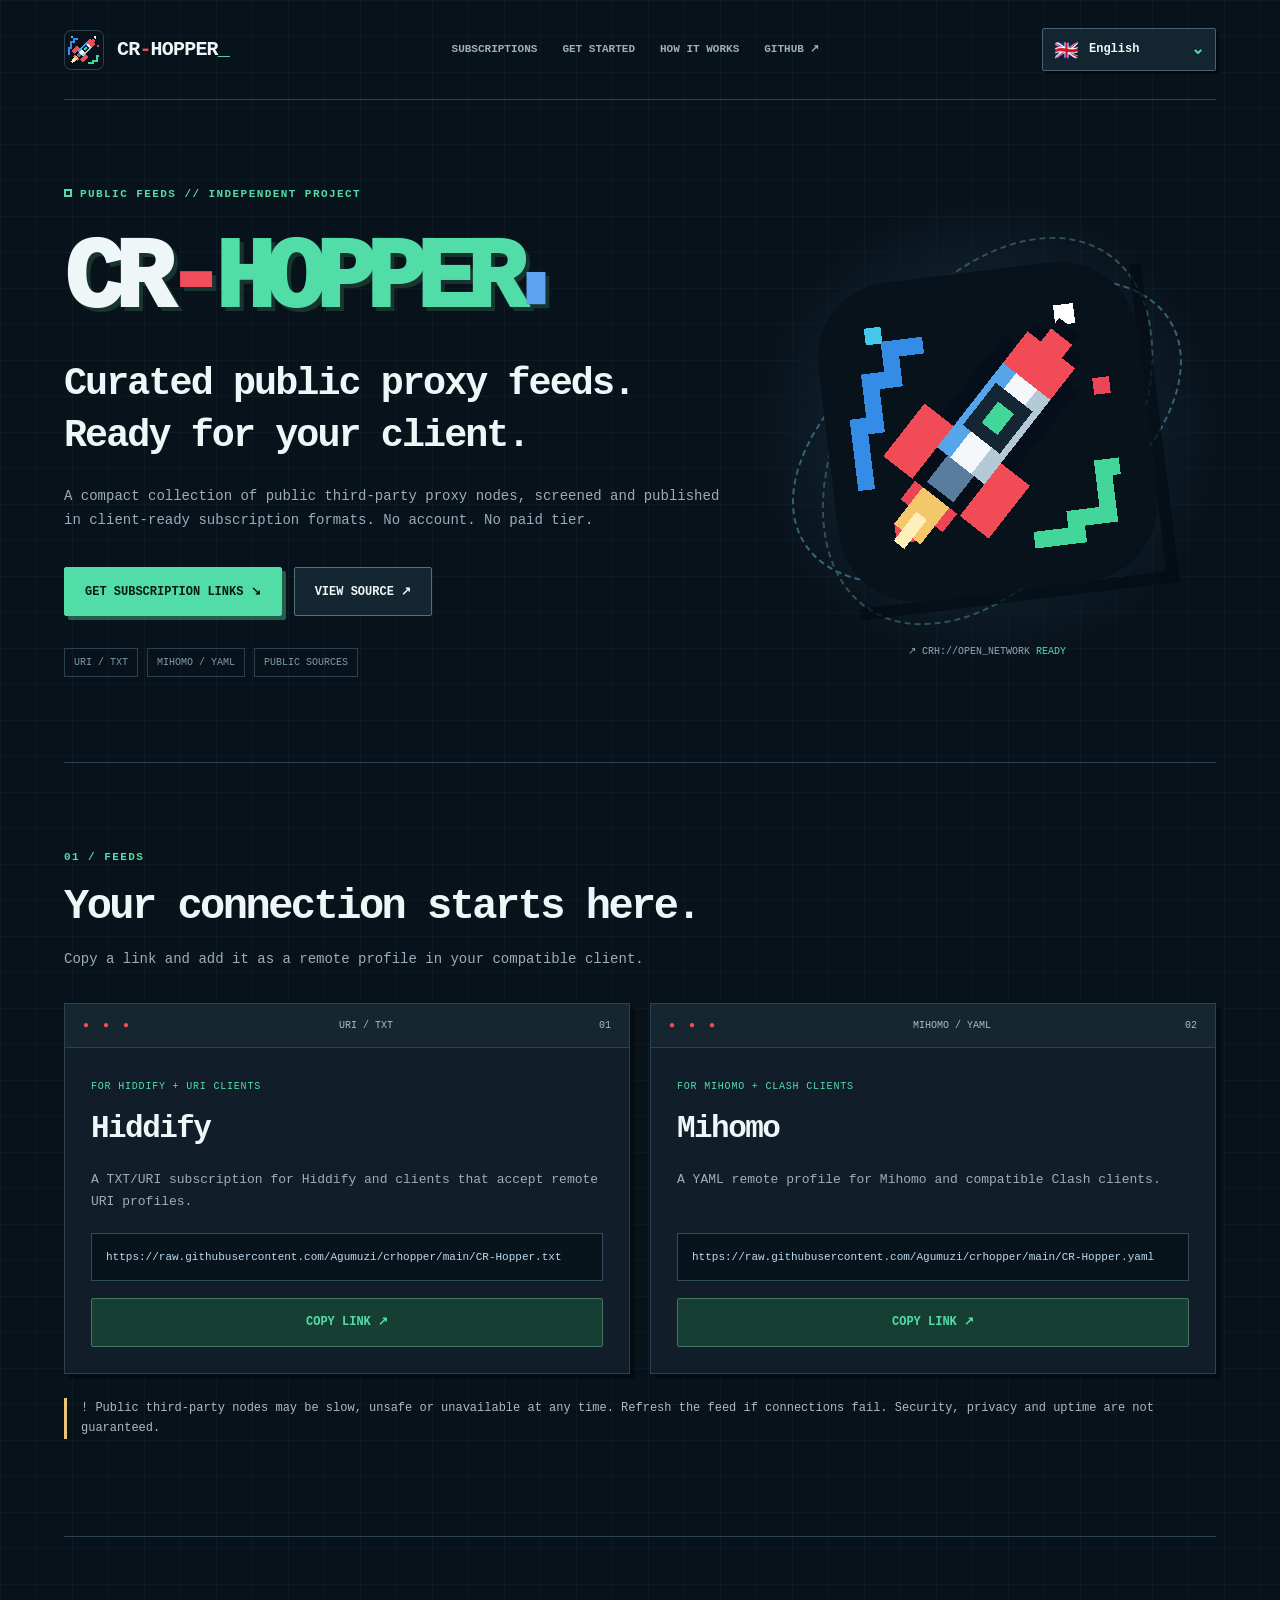
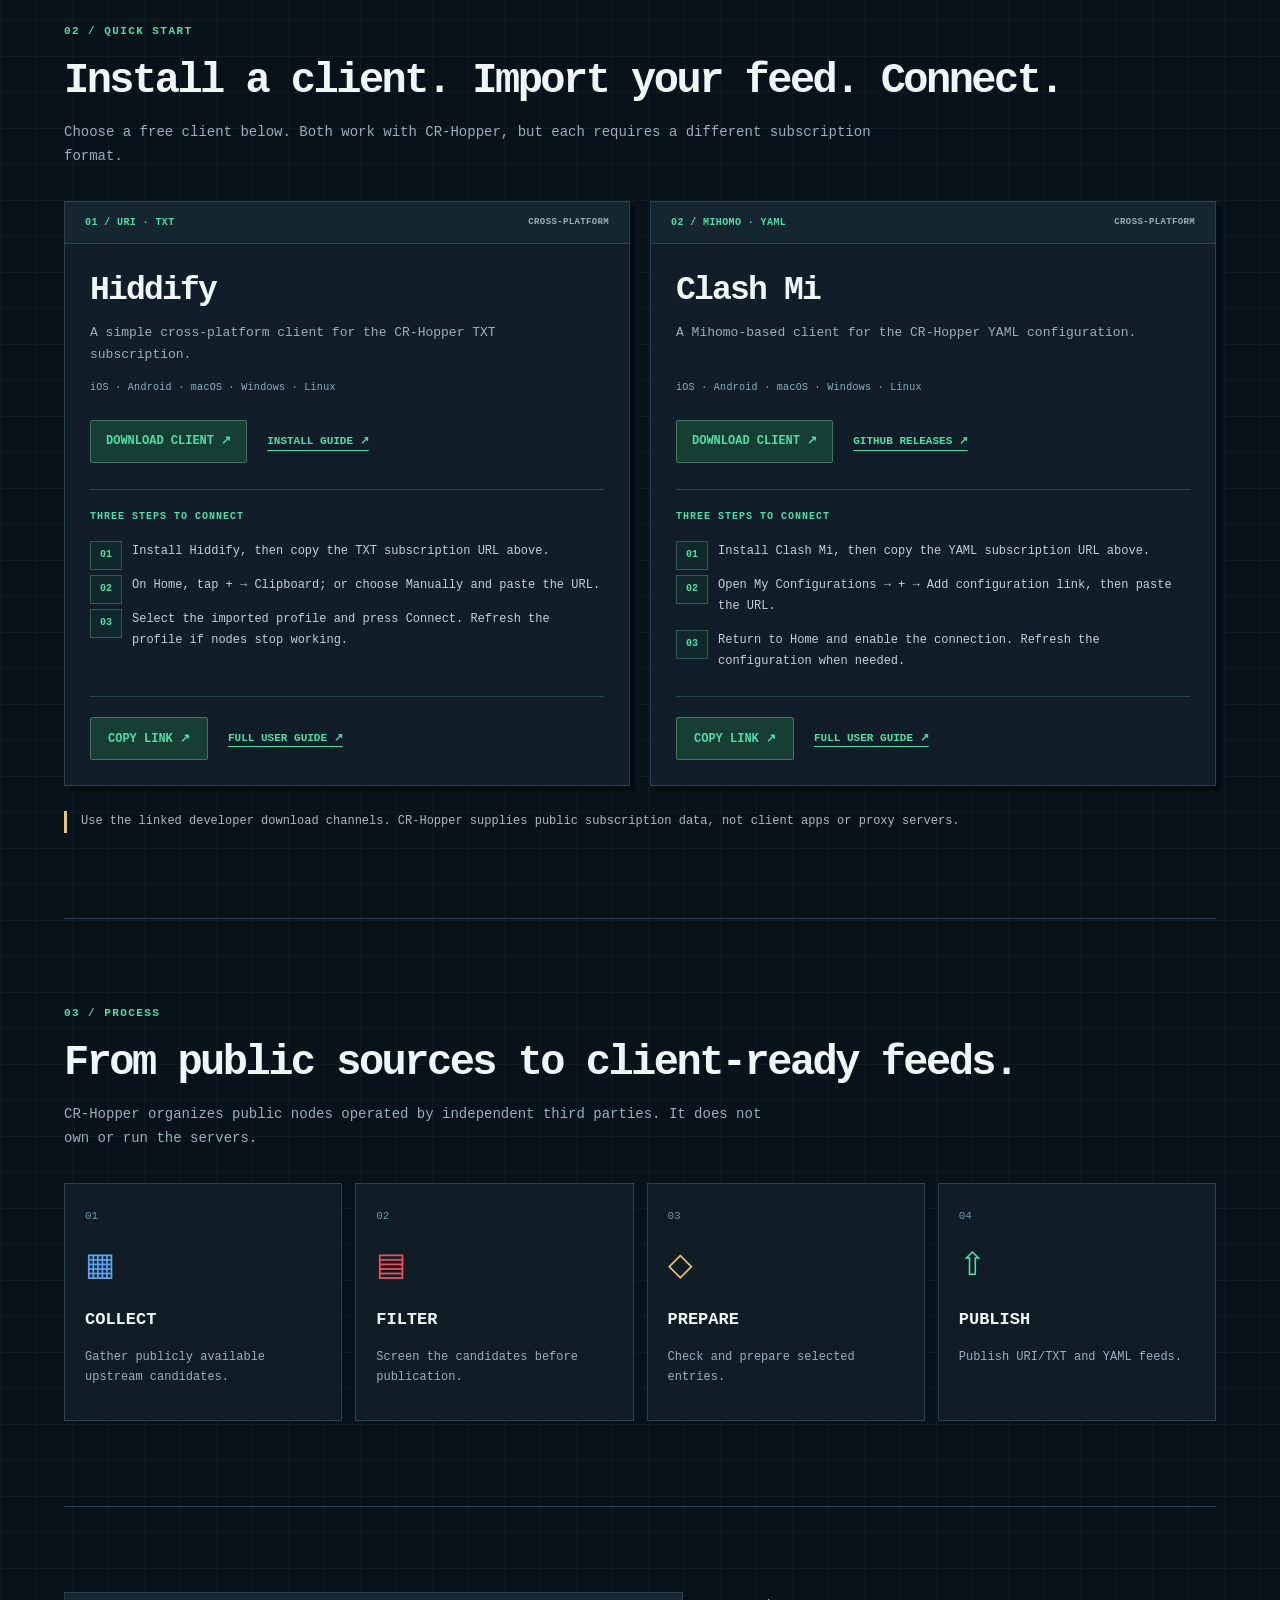
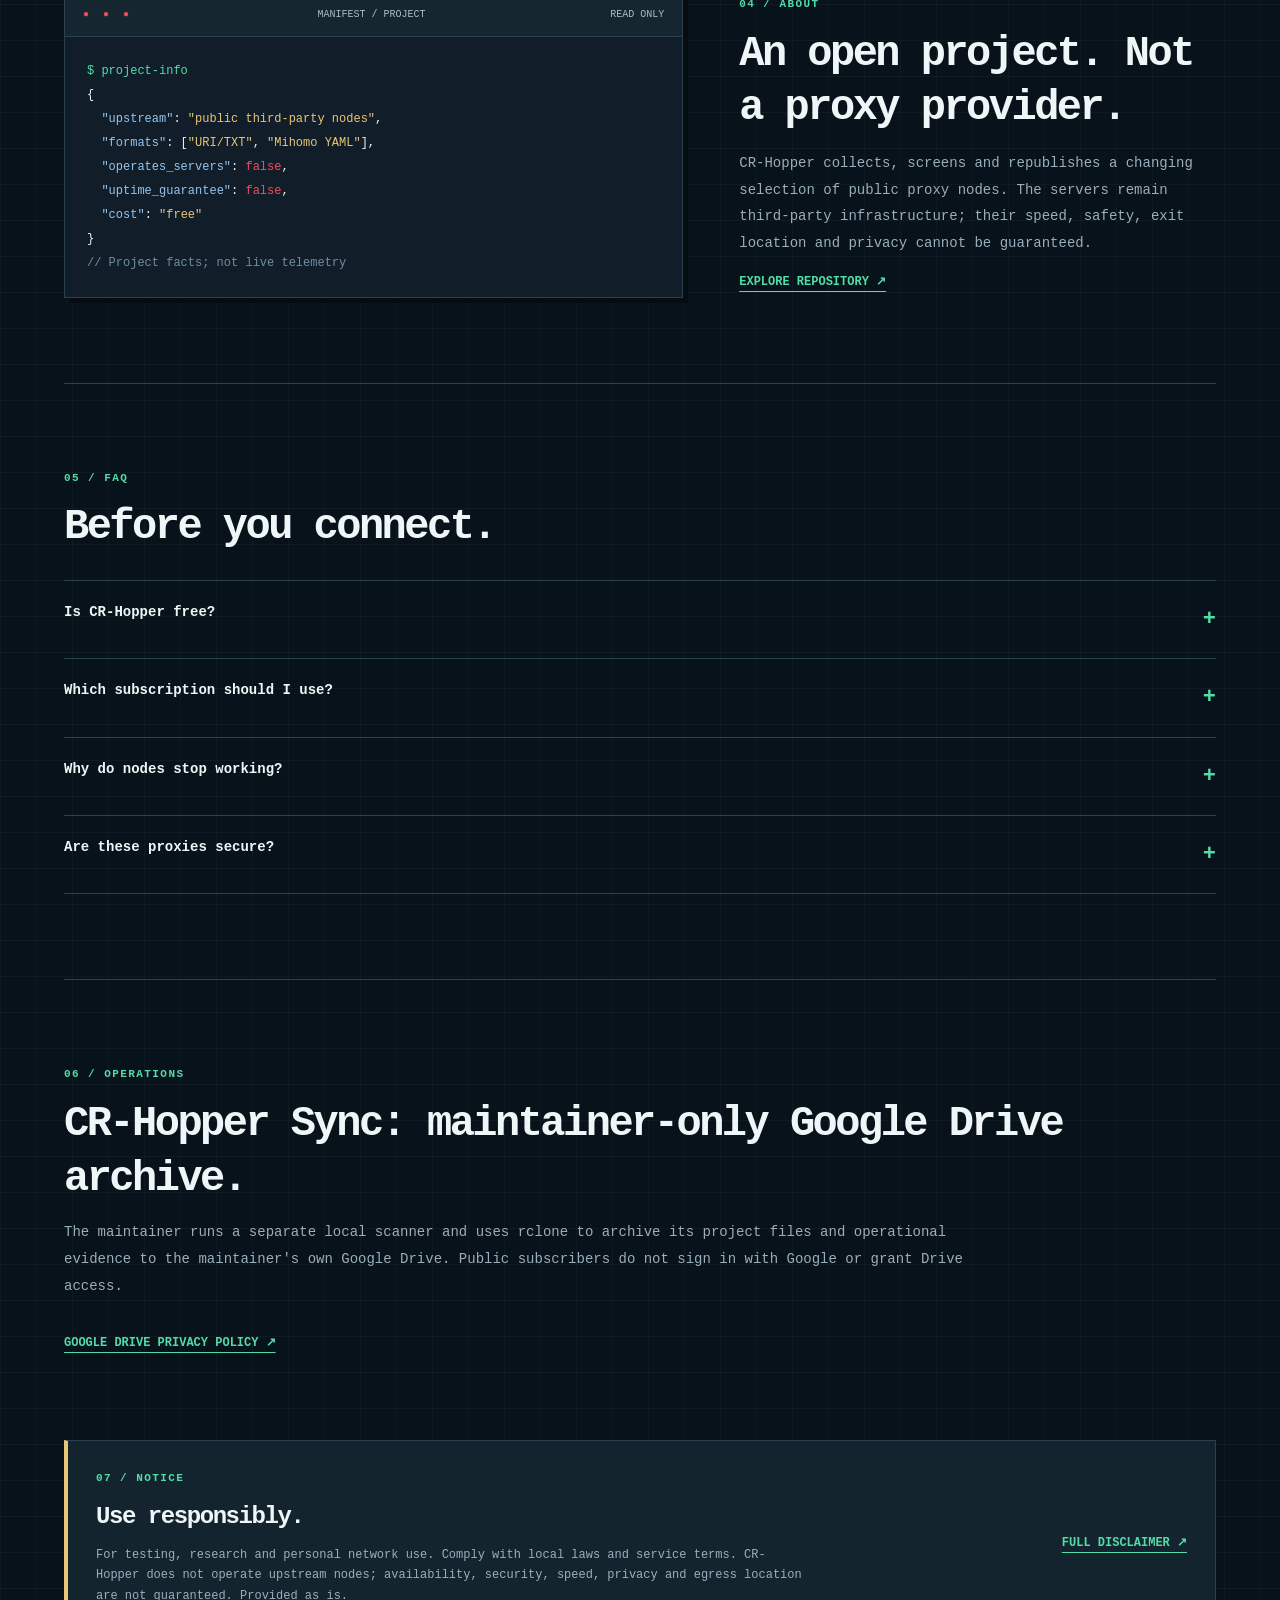
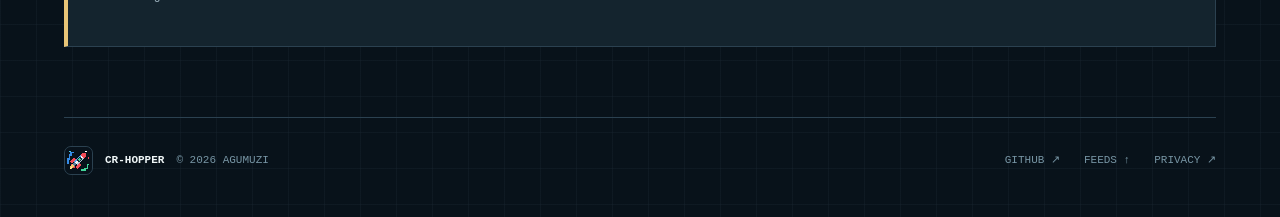
==== commit 18546fa3: "docs: add multilingual Hiddify and Clash Mi setup guides" ====
--- a/docs/index.html
+++ b/docs/index.html
@@ -10,15 +10,15 @@
 <meta property="og:url" content="https://agumuzi.github.io/crhopper/">
 <link rel="canonical" href="https://agumuzi.github.io/crhopper/">
 <link rel="icon" href="./assets/rocket.svg?v=20261024-rounded" type="image/svg+xml" sizes="any">
-<link rel="stylesheet" href="./assets/style.css?v=20261024-oauth-privacy">
-<script src="./assets/app.js?v=20261024-oauth-privacy" defer></script>
+<link rel="stylesheet" href="./assets/style.css?v=20261028-client-guides">
+<script src="./assets/app.js?v=20261028-client-guides" defer></script>
 </head>
 <body>
 <a class="skip" href="#main">Skip to content</a>
 <div class="site">
 <header class="top">
   <a class="brand" href="#top" aria-label="CR-Hopper home"><img src="./assets/rocket.svg" alt="" width="40" height="40"><strong>CR<b>-</b>HOPPER<em>_</em></strong></a>
-  <nav aria-label="Main navigation"><a href="#feeds" data-i18n="navFeeds">SUBSCRIPTIONS</a><a href="#how" data-i18n="navHow">HOW IT WORKS</a><a href="https://github.com/Agumuzi/crhopper" target="_blank" rel="noopener noreferrer">GITHUB ↗</a></nav>
+  <nav aria-label="Main navigation"><a href="#feeds" data-i18n="navFeeds">SUBSCRIPTIONS</a><a href="#setup" data-i18n="navSetup">GET STARTED</a><a href="#how" data-i18n="navHow">HOW IT WORKS</a><a href="https://github.com/Agumuzi/crhopper" target="_blank" rel="noopener noreferrer">GITHUB ↗</a></nav>
   <div class="language-switcher" id="language-switcher" dir="ltr">
     <button class="language-toggle" id="language-toggle" type="button" aria-haspopup="menu" aria-expanded="false" aria-controls="language-menu" aria-label="English — select language">
       <span class="language-flag" id="language-flag" aria-hidden="true">🇬🇧</span>
@@ -60,8 +60,65 @@
   </div>
   <p class="warning" data-i18n="warning">! Public third-party nodes may be slow, unsafe or unavailable at any time. Refresh the feed if connections fail. Security, privacy and uptime are not guaranteed.</p>
 </section>
+
+<section class="section setup-section" id="setup" aria-labelledby="setup-title">
+  <div class="section-id">02 / QUICK START</div>
+  <h2 id="setup-title" data-i18n="setupTitle">Install a client. Import your feed. Connect.</h2>
+  <p class="subtitle" data-i18n="setupDesc">Choose one of the free clients below. Both work with CR-Hopper, but they need different subscription formats.</p>
+  <div class="setup-grid">
+    <article class="setup-card" aria-labelledby="hiddify-title">
+      <div class="setup-card-head"><span class="setup-index">01 / URI · TXT</span><span class="setup-tag">CROSS-PLATFORM</span></div>
+      <div class="setup-card-body">
+        <h3 id="hiddify-title">Hiddify</h3>
+        <p class="setup-summary" data-i18n="setupHiddifyDesc">Simple multi-platform client for the CR-Hopper TXT feed.</p>
+        <div class="platform-list" aria-label="Supported platforms">iOS · Android · macOS · Windows · Linux</div>
+        <div class="setup-links">
+          <a class="btn setup-download" href="https://github.com/hiddify/hiddify-app/releases" target="_blank" rel="noopener noreferrer" data-i18n="setupDownload">DOWNLOAD CLIENT ↗</a>
+          <a class="text-link" href="https://hiddify.com/app/How-to-install-Hiddify-app/" target="_blank" rel="noopener noreferrer" data-i18n="setupInstallGuide">INSTALL GUIDE ↗</a>
+        </div>
+        <div class="setup-instructions">
+          <p class="setup-caption" data-i18n="setupSteps">THREE STEPS TO CONNECT</p>
+          <ol>
+            <li data-i18n="setupH1">Install Hiddify, then copy the TXT subscription URL above.</li>
+            <li data-i18n="setupH2">On the Home screen, tap + → Clipboard, or Manually and paste the URL.</li>
+            <li data-i18n="setupH3">Choose the new profile and press Connect. Refresh the profile if nodes stop working.</li>
+          </ol>
+        </div>
+        <div class="setup-bottom">
+          <button type="button" class="btn copy setup-copy" data-copy="txt" data-i18n="copy">COPY LINK ↗</button>
+          <a class="setup-more" href="https://hiddify.com/app/How-to-use-Hiddify-app/" target="_blank" rel="noopener noreferrer" data-i18n="setupFullGuide">FULL USER GUIDE ↗</a>
+        </div>
+      </div>
+    </article>
+    <article class="setup-card" aria-labelledby="clash-title">
+      <div class="setup-card-head"><span class="setup-index">02 / MIHOMO · YAML</span><span class="setup-tag">CROSS-PLATFORM</span></div>
+      <div class="setup-card-body">
+        <h3 id="clash-title">Clash Mi</h3>
+        <p class="setup-summary" data-i18n="setupClashDesc">A Mihomo-based client that imports the CR-Hopper YAML profile.</p>
+        <div class="platform-list" aria-label="Supported platforms">iOS · Android · macOS · Windows · Linux</div>
+        <div class="setup-links">
+          <a class="btn setup-download" href="https://clashmi.app/download" target="_blank" rel="noopener noreferrer" data-i18n="setupDownload">DOWNLOAD CLIENT ↗</a>
+          <a class="text-link" href="https://github.com/KaringX/clashmi/releases" target="_blank" rel="noopener noreferrer" data-i18n="setupReleases">GITHUB RELEASES ↗</a>
+        </div>
+        <div class="setup-instructions">
+          <p class="setup-caption" data-i18n="setupSteps">THREE STEPS TO CONNECT</p>
+          <ol>
+            <li data-i18n="setupC1">Install Clash Mi, then copy the YAML subscription URL above.</li>
+            <li data-i18n="setupC2">Open My Configurations → + → Add configuration link and paste the URL.</li>
+            <li data-i18n="setupC3">Return to the main screen and switch on the connection. Update the configuration when needed.</li>
+          </ol>
+        </div>
+        <div class="setup-bottom">
+          <button type="button" class="btn copy setup-copy" data-copy="yaml" data-i18n="copy">COPY LINK ↗</button>
+          <a class="setup-more" href="https://clashmi.app/guide/" target="_blank" rel="noopener noreferrer" data-i18n="setupFullGuide">FULL USER GUIDE ↗</a>
+        </div>
+      </div>
+    </article>
+  </div>
+  <p class="setup-caution" data-i18n="setupCaution">Download clients from the linked developer channels. CR-Hopper provides subscription data, not the client applications or proxy servers.</p>
+</section>
 <section class="section" id="how" aria-labelledby="how-title">
-  <div class="section-id">02 / PROCESS</div><h2 id="how-title" data-i18n="howTitle">From public sources to client-ready feeds.</h2>
+  <div class="section-id">03 / PROCESS</div><h2 id="how-title" data-i18n="howTitle">From public sources to client-ready feeds.</h2>
   <p class="subtitle" data-i18n="howDesc">CR-Hopper organizes public nodes operated by independent third parties. It does not own or run the servers.</p>
   <div class="steps">
     <article class="step"><span class="num">01</span><div class="symbol">▦</div><h3 data-i18n="collect">COLLECT</h3><p data-i18n="collectDesc">Gather publicly available upstream candidates.</p></article>
@@ -81,12 +138,12 @@
   <span class="key">"cost"</span>: <span class="str">"free"</span>
 }
 <span class="comment">// Project facts; not live telemetry</span></pre></div>
-  <div><div class="section-id">03 / ABOUT</div><h2 data-i18n="aboutTitle">An open project. Not a proxy provider.</h2>
+  <div><div class="section-id">04 / ABOUT</div><h2 data-i18n="aboutTitle">An open project. Not a proxy provider.</h2>
   <p data-i18n="aboutDesc">CR-Hopper collects, screens and republishes a changing selection of public proxy nodes. The servers remain third-party infrastructure; their speed, safety, exit location and privacy cannot be guaranteed.</p>
   <a class="text-link" href="https://github.com/Agumuzi/crhopper" target="_blank" rel="noopener noreferrer" data-i18n="viewRepo">EXPLORE REPOSITORY ↗</a></div>
 </section>
 <section class="section" id="faq" aria-labelledby="faq-title">
-  <div class="section-id">04 / FAQ</div><h2 id="faq-title" data-i18n="faqTitle">Before you connect.</h2>
+  <div class="section-id">05 / FAQ</div><h2 id="faq-title" data-i18n="faqTitle">Before you connect.</h2>
   <div class="faq">
     <details><summary data-i18n="q1">Is CR-Hopper free?</summary><p data-i18n="a1">Yes. The published subscription URLs are free to use without registration; individual servers are operated by third parties.</p></details>
     <details><summary data-i18n="q2">Which subscription should I use?</summary><p data-i18n="a2">Use TXT for Hiddify/URI-compatible clients; YAML for Mihomo and Clash-compatible clients.</p></details>
@@ -95,13 +152,13 @@
   </div>
 </section>
 <section class="section sync-section" id="sync" aria-labelledby="sync-title">
-  <div class="section-id">05 / OPERATIONS</div>
+  <div class="section-id">06 / OPERATIONS</div>
   <h2 id="sync-title" data-i18n="syncTitle">CR-Hopper Sync: maintainer-only Google Drive archive.</h2>
   <p class="subtitle" data-i18n="syncDesc">The maintainer runs a separate local scanner and uses rclone to archive its project files and operational evidence to the maintainer's own Google Drive. Public subscribers do not sign in with Google or grant Drive access.</p>
   <a class="text-link" href="./privacy.html" data-i18n="syncPolicy">GOOGLE DRIVE PRIVACY POLICY ↗</a>
 </section>
 <section class="disclaimer" aria-labelledby="notice-title">
- <div><div class="section-id">06 / NOTICE</div><h2 id="notice-title" data-i18n="noticeTitle">Use responsibly.</h2>
+ <div><div class="section-id">07 / NOTICE</div><h2 id="notice-title" data-i18n="noticeTitle">Use responsibly.</h2>
  <p data-i18n="notice">For testing, research and personal network use. Comply with local laws and service terms. CR-Hopper does not operate upstream nodes; availability, security, speed, privacy and egress location are not guaranteed. Provided as is.</p></div>
  <a class="text-link" href="https://github.com/Agumuzi/crhopper#disclaimer" data-i18n="full">FULL DISCLAIMER ↗</a>
 </section>
--- a/docs/assets/style.css
+++ b/docs/assets/style.css
@@ -123,3 +123,31 @@
 .policy-actions{padding:30px 0 80px}
 footer>div:nth-child(2){flex-wrap:wrap}
 @media(max-width:720px){.policy-hero{padding:56px 0 38px}.policy-content .section{padding:25px 0}.policy-actions{padding-bottom:56px}}
+
+
+/* Client setup guides: aligned with CR-Hopper's terminal cards and mobile layout. */
+.setup-section .subtitle{max-width:860px}
+.setup-grid{display:grid;grid-template-columns:repeat(2,minmax(0,1fr));gap:20px;align-items:stretch}
+.setup-card{min-width:0;background:var(--surface);border:1px solid var(--border);box-shadow:5px 5px #050c12;display:flex;flex-direction:column}
+.setup-card-head{display:flex;justify-content:space-between;align-items:center;gap:10px;background:#162630;border-bottom:1px solid var(--border);padding:12px 20px;color:var(--mint);font-size:10px;font-weight:800;letter-spacing:.04em}
+.setup-tag{color:var(--muted);font-size:9px;letter-spacing:.04em}
+.setup-card-body{padding:25px;display:flex;flex-direction:column;flex:1;min-width:0}
+.setup-card h3{font-size:clamp(25px,3vw,33px);line-height:1.2;letter-spacing:-.055em;margin:2px 0 12px}
+.setup-summary{color:var(--muted);font-size:13px;line-height:1.7;margin:0 0 13px;min-height:44px}
+.platform-list{font-size:10px;color:#91aebd;letter-spacing:.03em;line-height:1.8;margin-bottom:20px;overflow-wrap:anywhere;direction:ltr;text-align:start;unicode-bidi:isolate}
+.setup-links{display:flex;align-items:center;flex-wrap:wrap;gap:14px 20px;min-height:48px}
+.setup-download{min-height:43px;background:#163e33;border-color:#437662;color:var(--mint);padding:10px 15px}
+.setup-links .text-link{font-size:11px}
+.setup-instructions{border-top:1px solid var(--border);margin-top:24px;padding-top:18px;flex:1}
+.setup-caption{color:var(--mint);font-size:10px;letter-spacing:.1em;font-weight:800;margin:0 0 16px}
+.setup-instructions ol{list-style:none;counter-reset:quickstart;margin:0;padding:0;display:grid;gap:13px}
+.setup-instructions li{counter-increment:quickstart;position:relative;padding-inline-start:42px;color:#c2d0d6;font-size:12px;line-height:1.75;overflow-wrap:anywhere}
+.setup-instructions li::before{content:"0" counter(quickstart);position:absolute;inset-inline-start:0;top:0;color:var(--mint);border:1px solid #365a57;background:#10272b;min-width:30px;height:27px;text-align:center;line-height:25px;font-size:10px;font-weight:800}
+.setup-bottom{border-top:1px solid var(--border);padding-top:20px;margin-top:24px;display:flex;align-items:center;flex-wrap:wrap;gap:10px 20px}
+.setup-copy{width:auto;margin-top:0;min-height:43px;padding:10px 17px}
+.setup-more{font-size:11px;color:var(--mint);font-weight:800;text-decoration:underline;text-underline-offset:5px}
+.setup-more:hover{color:var(--text)}
+.setup-caution{border-inline-start:3px solid var(--gold);padding-inline-start:14px;font-size:12px;color:#acbac0;line-height:1.8;margin:25px 0 0}
+@media(max-width:760px){.setup-grid{grid-template-columns:minmax(0,1fr)}.setup-card-body{padding:20px}.setup-summary{min-height:0}.setup-card-head{padding:12px 16px}}
+@media(max-width:420px){.setup-links{align-items:flex-start;flex-direction:column;gap:12px}.setup-bottom{align-items:flex-start;flex-direction:column;gap:16px}.setup-copy{width:100%}.setup-card-head{flex-wrap:wrap}.setup-instructions li{padding-inline-start:38px}}
+@media(prefers-reduced-motion:reduce){.setup-download,.setup-copy{transition:none}}
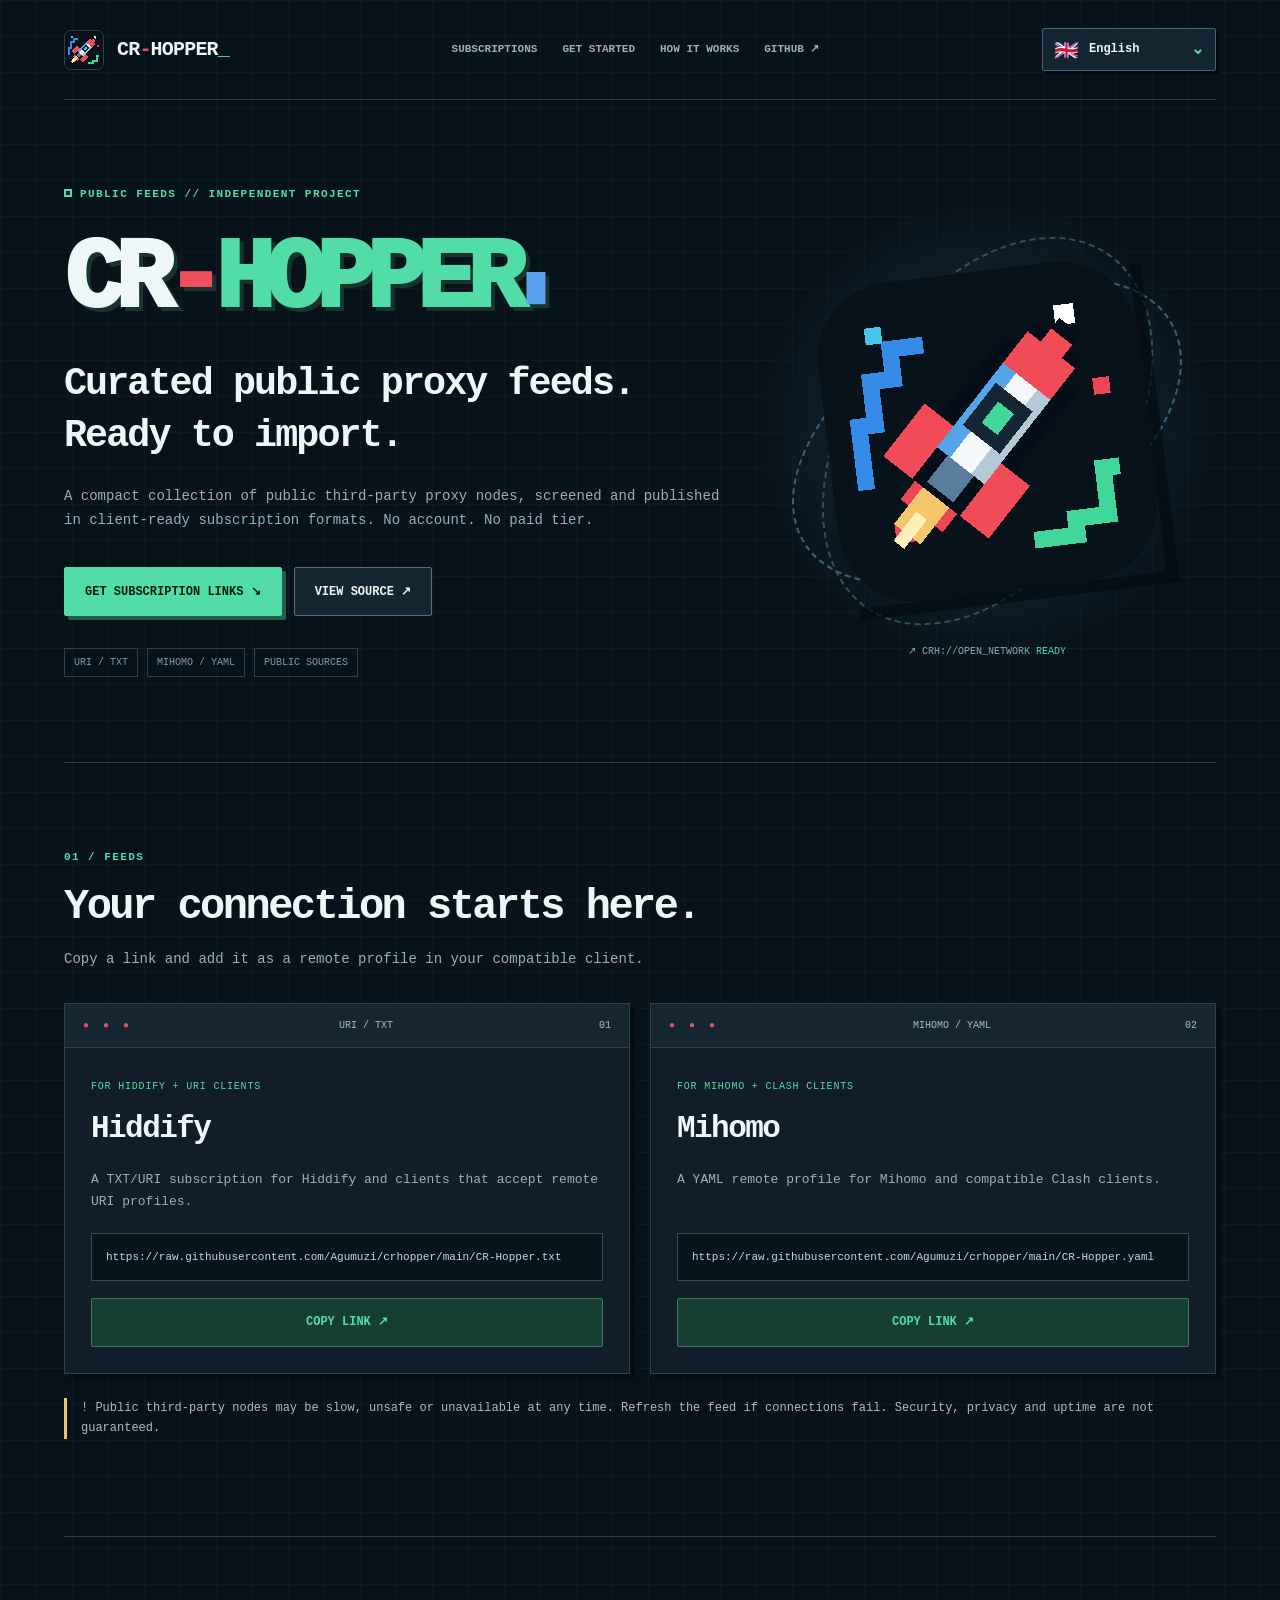
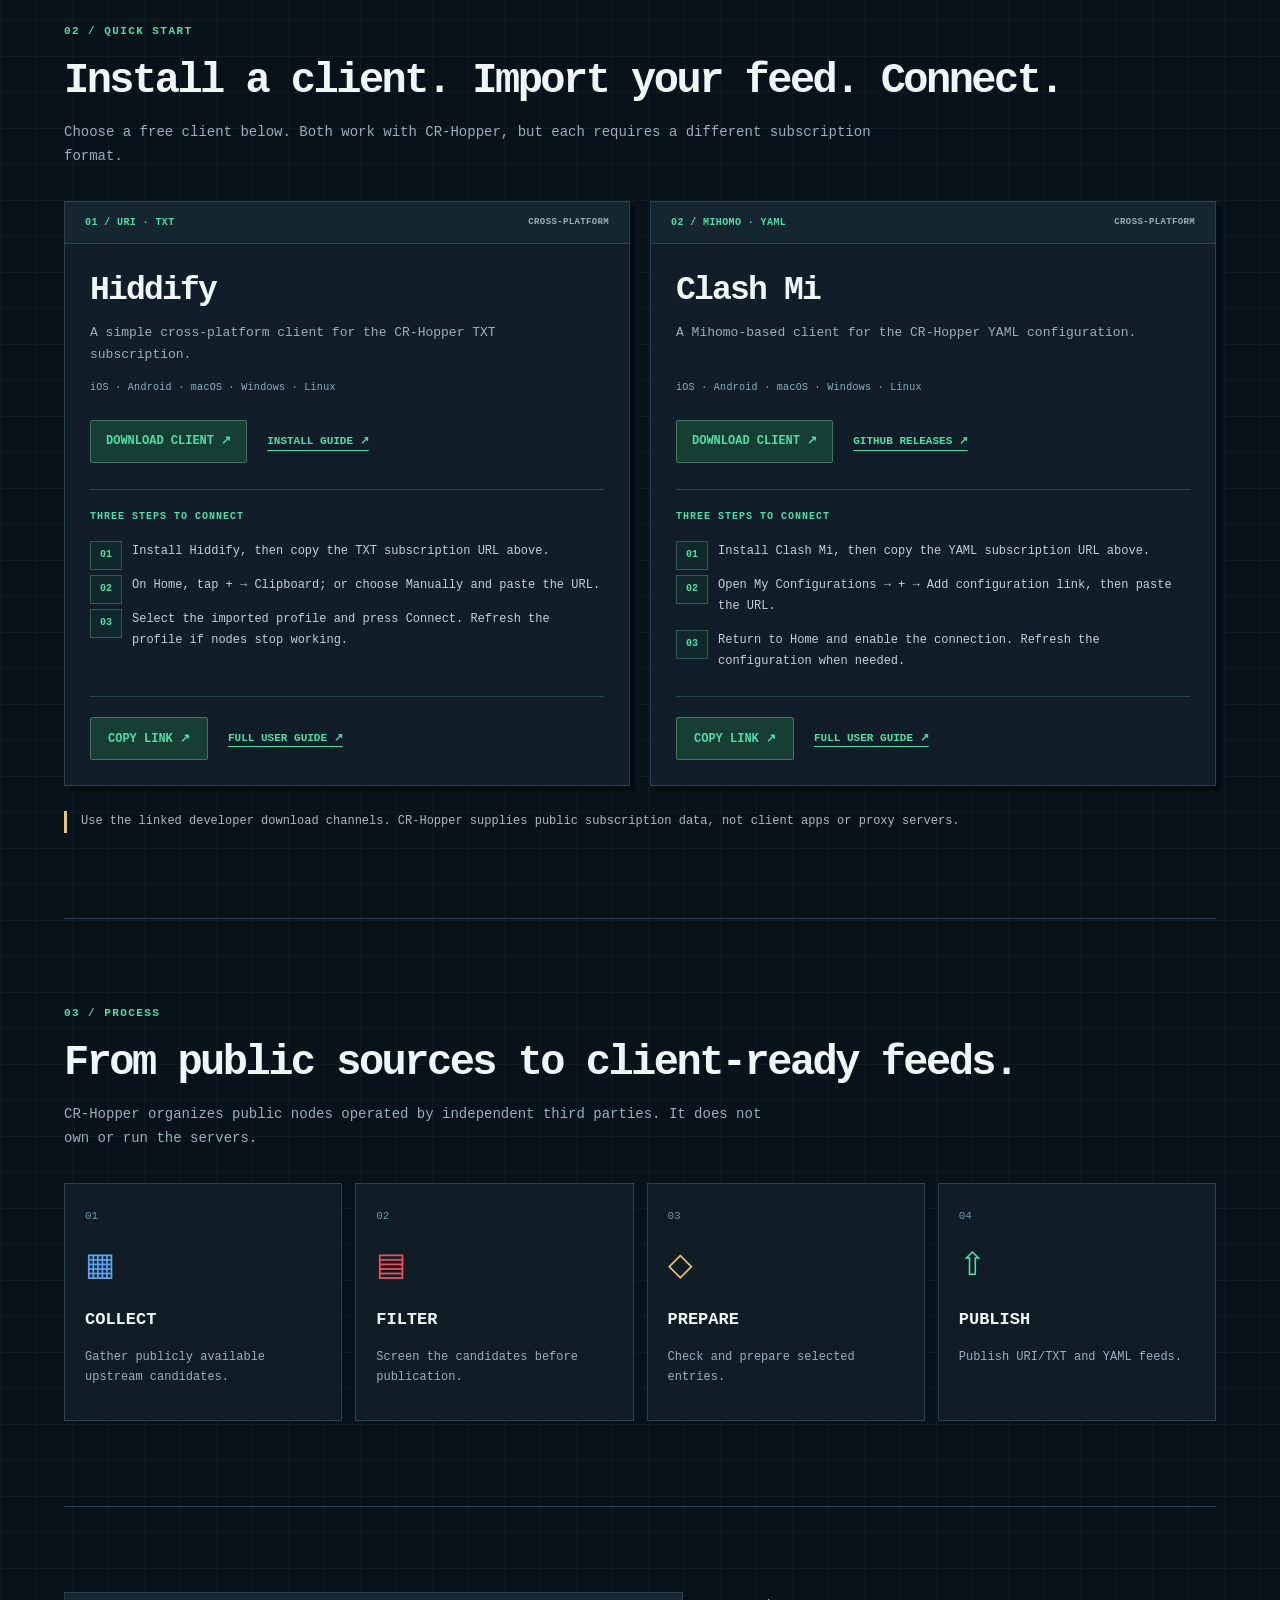
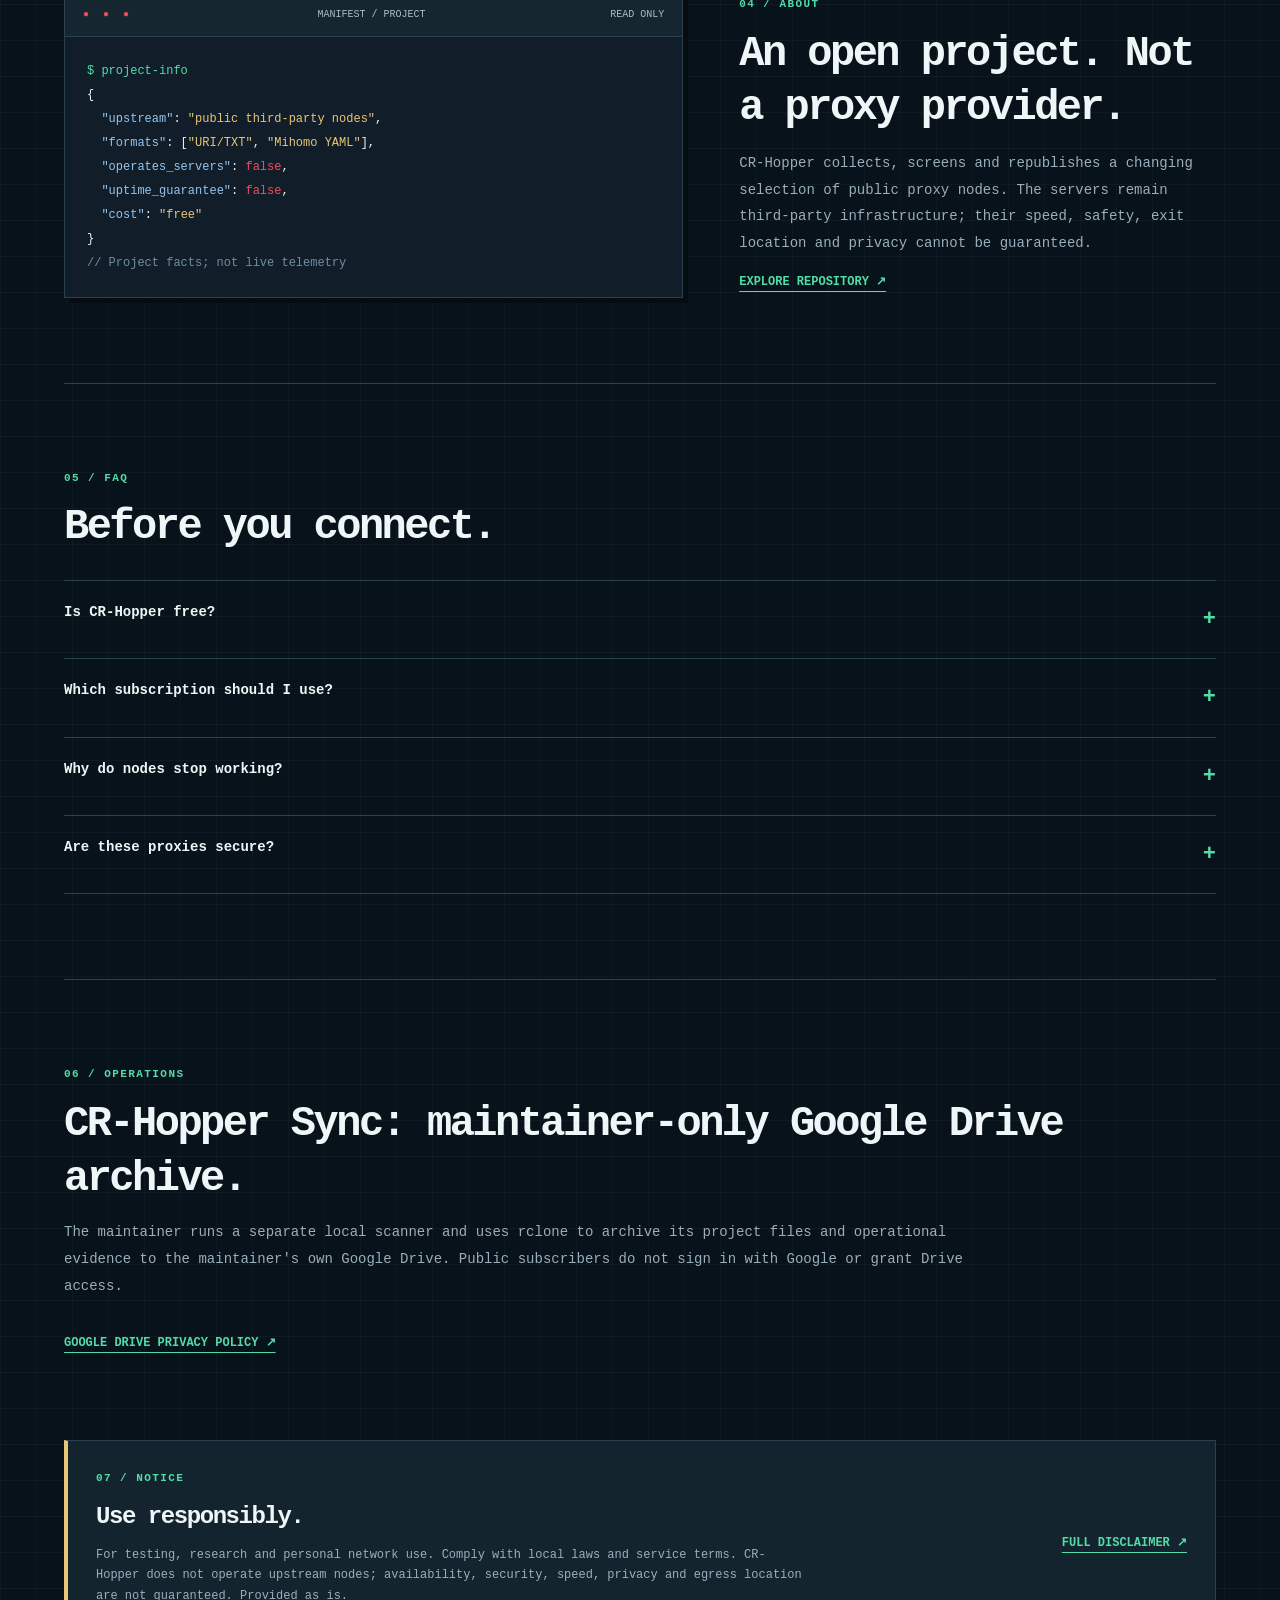
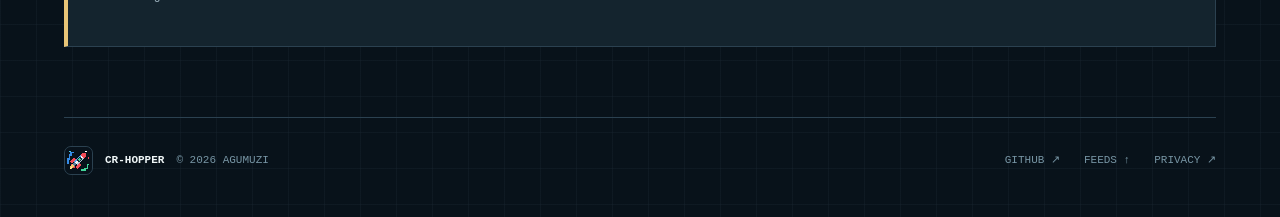
==== commit b3f8298e: "Clarify CR-Hopper hero copy in English and Russian" ====
--- a/docs/index.html
+++ b/docs/index.html
@@ -11,7 +11,7 @@
 <link rel="canonical" href="https://agumuzi.github.io/crhopper/">
 <link rel="icon" href="./assets/rocket.svg?v=20261024-rounded" type="image/svg+xml" sizes="any">
 <link rel="stylesheet" href="./assets/style.css?v=20261028-client-guides">
-<script src="./assets/app.js?v=20261028-client-guides" defer></script>
+<script src="./assets/app.js?v=20261028-hero-copy" defer></script>
 </head>
 <body>
 <a class="skip" href="#main">Skip to content</a>
@@ -37,7 +37,7 @@
 <section class="hero" id="top" aria-labelledby="hero-title">
   <div><div class="eyebrow"><span class="dot"></span><span data-i18n="eyebrow">PUBLIC FEEDS // INDEPENDENT PROJECT</span></div>
   <h1 id="hero-title">CR<span class="dash">-</span><span class="mint">HOPPER</span><span class="cursor" aria-hidden="true">█</span></h1>
-  <h2 data-i18n="heroText">Curated public proxy feeds. Ready for your client.</h2>
+  <h2 data-i18n="heroText">Curated public proxy feeds. Ready to import.</h2>
   <p class="lead" data-i18n="heroDesc">A compact collection of public third-party proxy nodes, screened and published in client-ready subscription formats. No account. No paid tier.</p>
   <div class="hero-actions"><a class="btn btn-primary" href="#feeds" data-i18n="getLinks">GET SUBSCRIPTION LINKS ↘</a><a class="btn" href="https://github.com/Agumuzi/crhopper" target="_blank" rel="noopener noreferrer">VIEW SOURCE ↗</a></div>
   <div class="tags"><span>URI / TXT</span><span>MIHOMO / YAML</span><span>PUBLIC SOURCES</span></div></div>
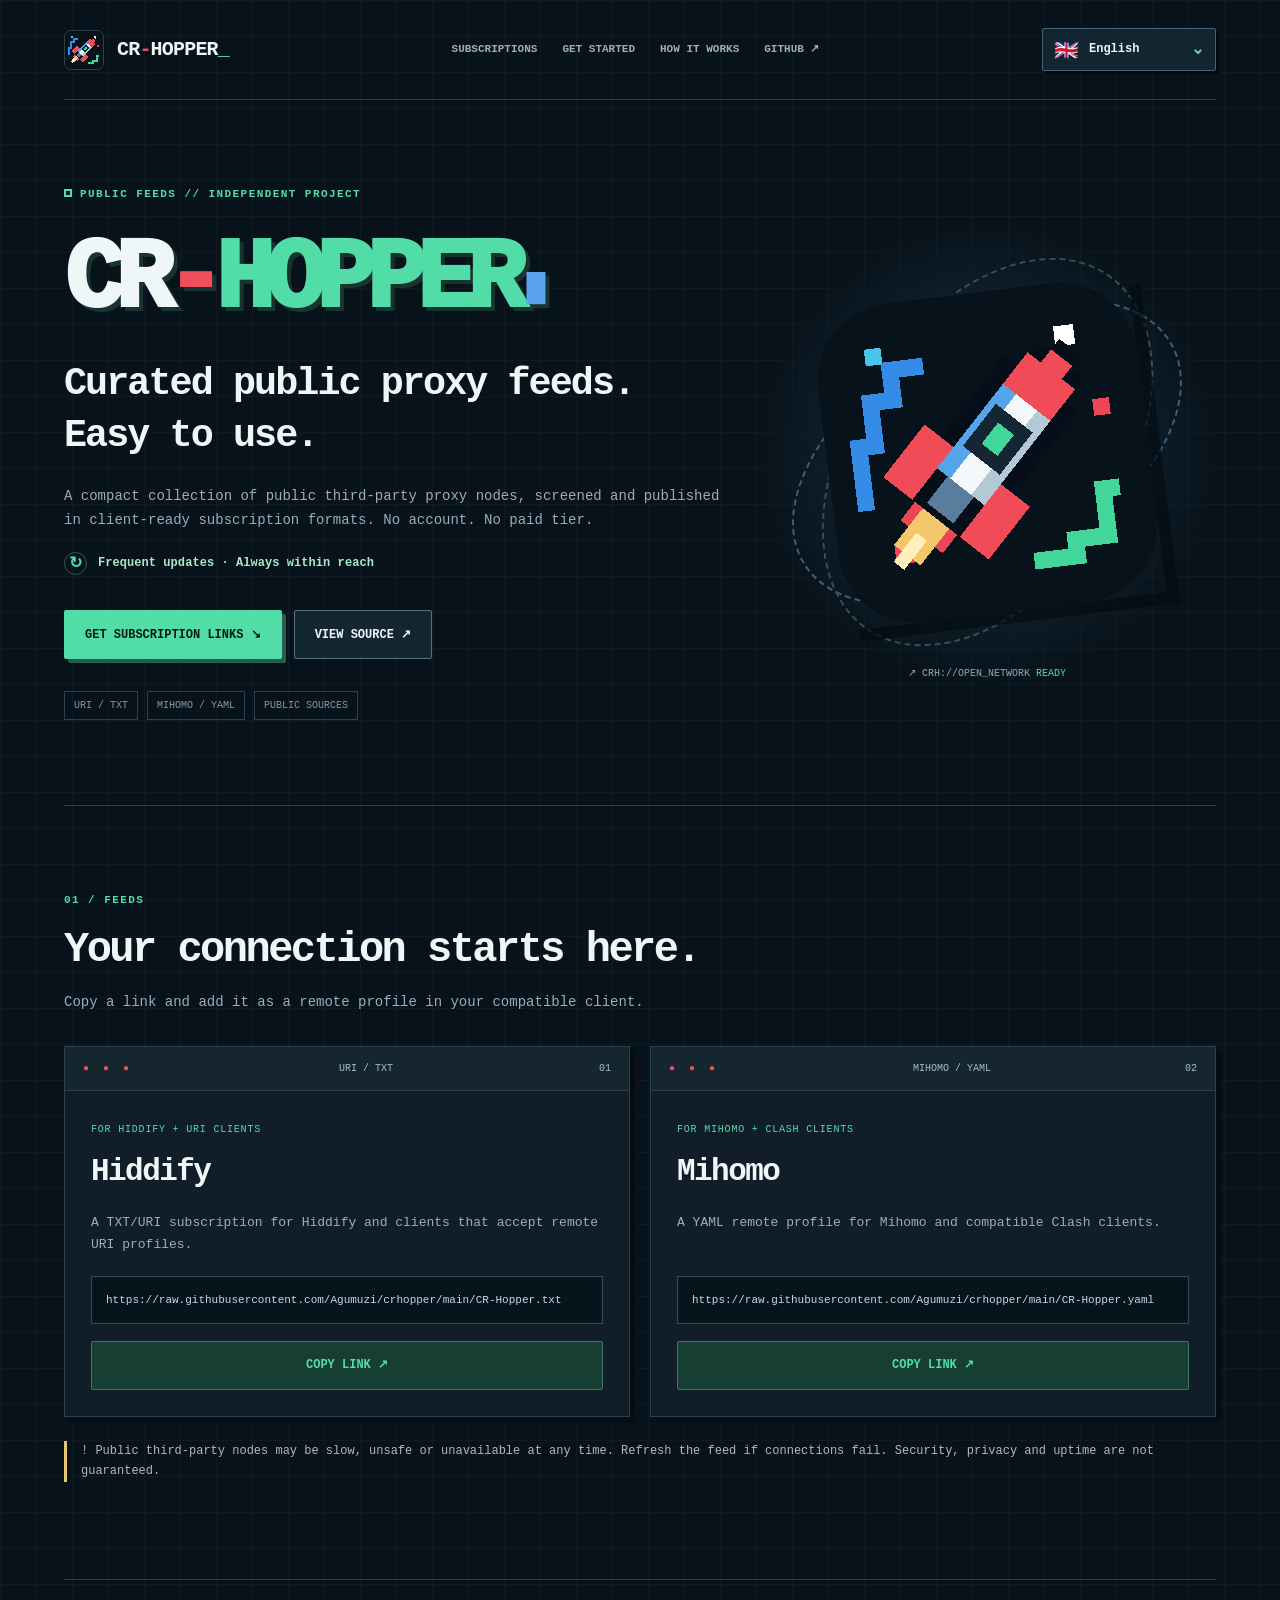
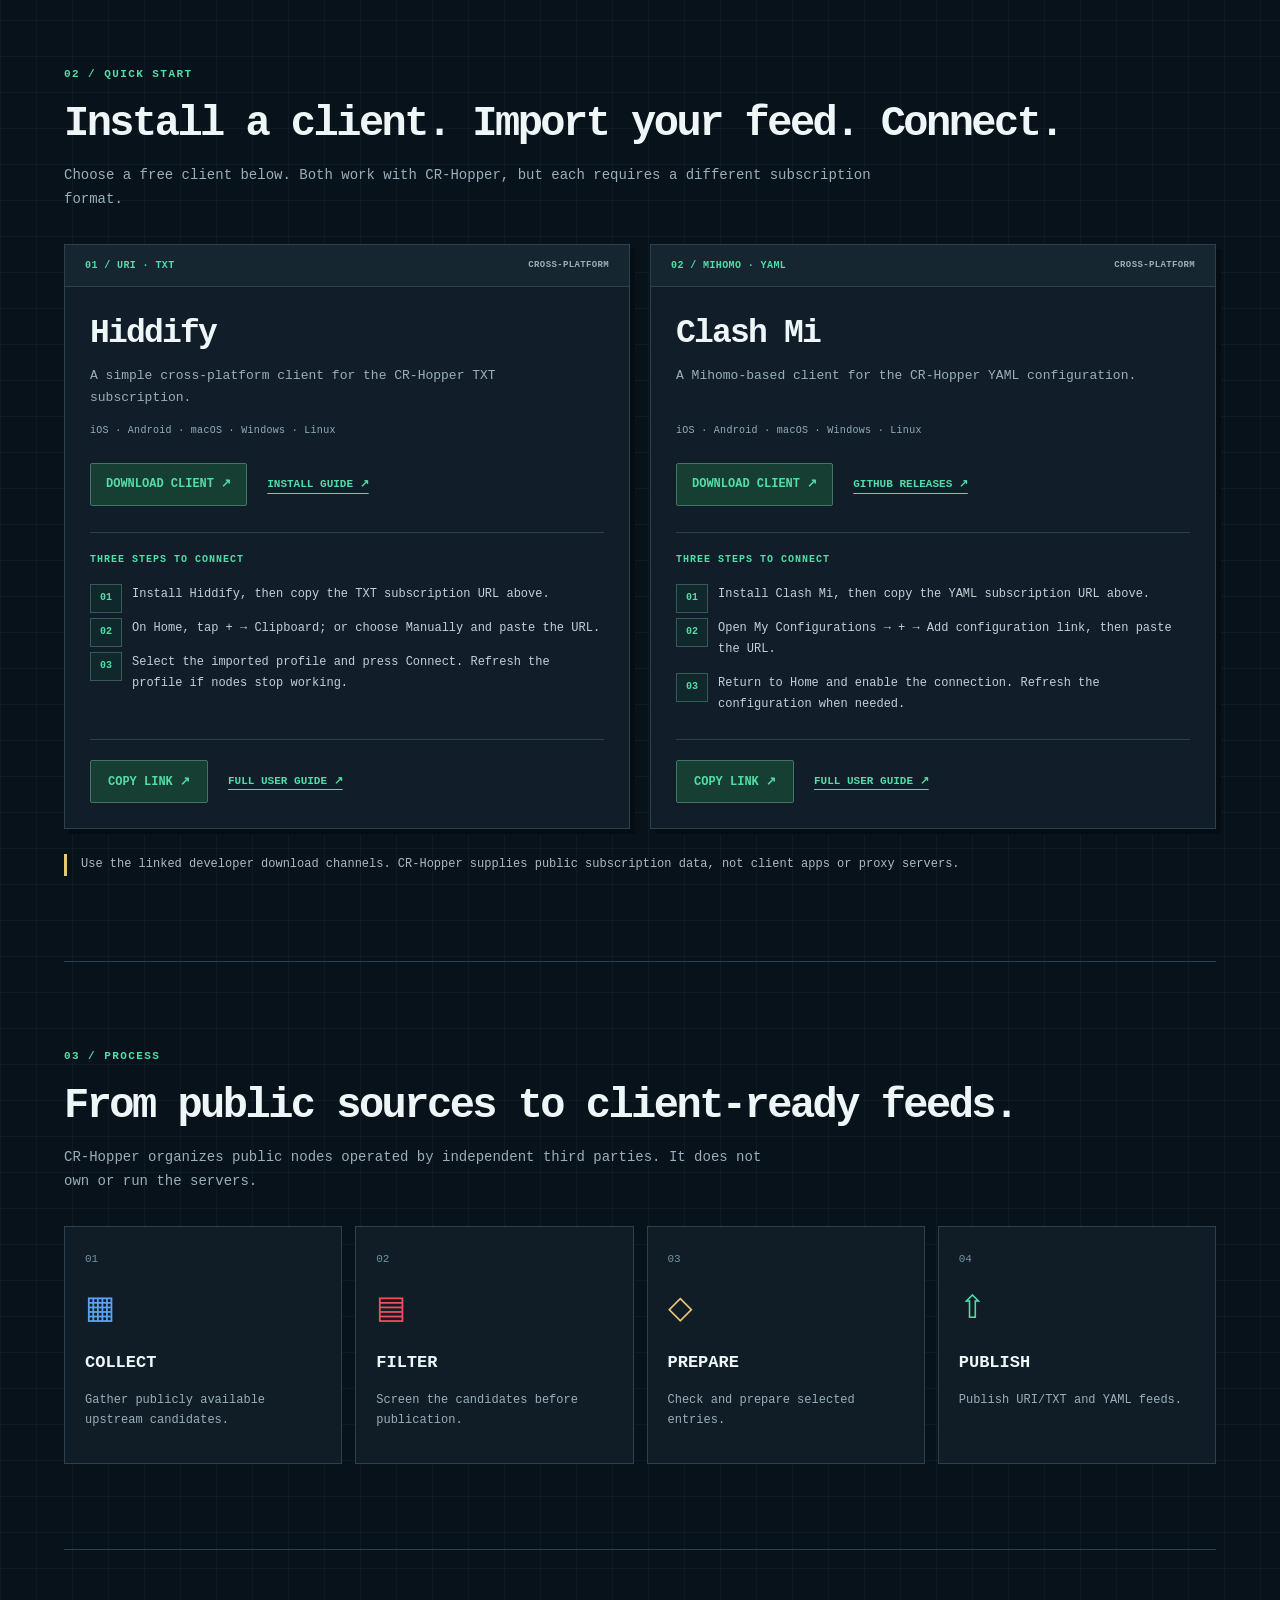
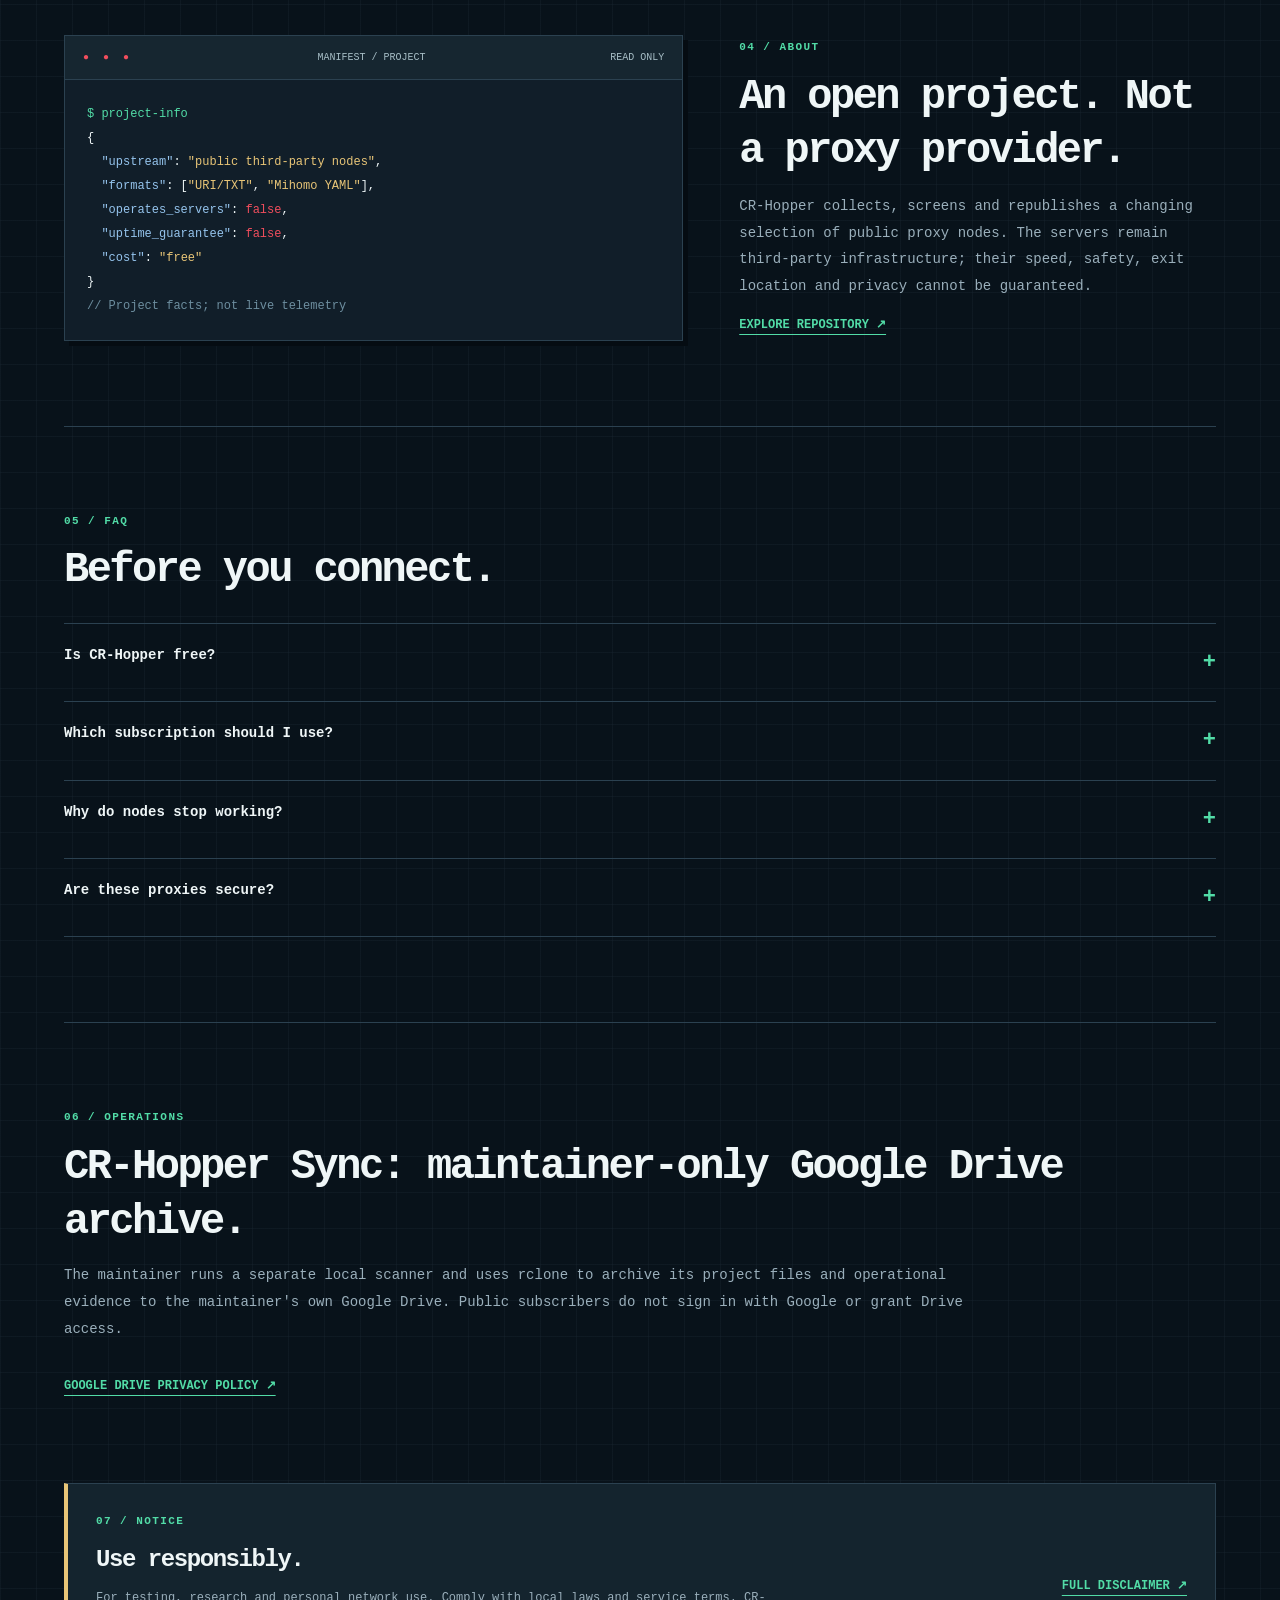
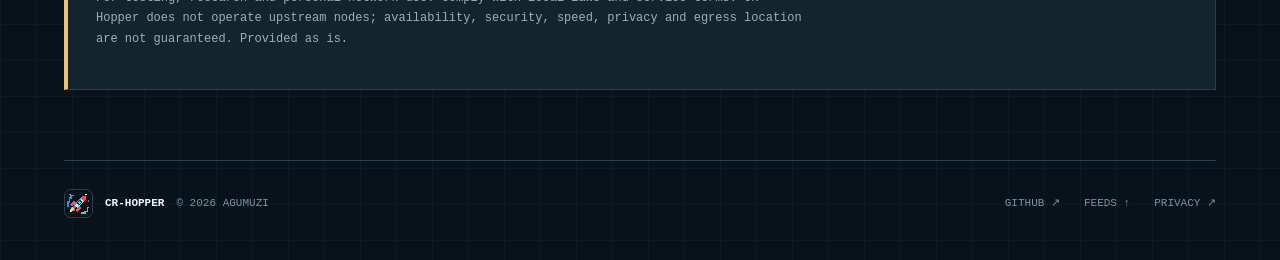
==== commit b526a6b1: "Refine CR-Hopper hero: easy to use and frequent updates" ====
--- a/docs/index.html
+++ b/docs/index.html
@@ -10,8 +10,8 @@
 <meta property="og:url" content="https://agumuzi.github.io/crhopper/">
 <link rel="canonical" href="https://agumuzi.github.io/crhopper/">
 <link rel="icon" href="./assets/rocket.svg?v=20261024-rounded" type="image/svg+xml" sizes="any">
-<link rel="stylesheet" href="./assets/style.css?v=20261028-client-guides">
-<script src="./assets/app.js?v=20261028-hero-copy" defer></script>
+<link rel="stylesheet" href="./assets/style.css?v=20261028-easy-to-use">
+<script src="./assets/app.js?v=20261028-easy-to-use" defer></script>
 </head>
 <body>
 <a class="skip" href="#main">Skip to content</a>
@@ -37,8 +37,9 @@
 <section class="hero" id="top" aria-labelledby="hero-title">
   <div><div class="eyebrow"><span class="dot"></span><span data-i18n="eyebrow">PUBLIC FEEDS // INDEPENDENT PROJECT</span></div>
   <h1 id="hero-title">CR<span class="dash">-</span><span class="mint">HOPPER</span><span class="cursor" aria-hidden="true">█</span></h1>
-  <h2 data-i18n="heroText">Curated public proxy feeds. Ready to import.</h2>
+  <h2 data-i18n="heroText">Curated public proxy feeds. Easy to use.</h2>
   <p class="lead" data-i18n="heroDesc">A compact collection of public third-party proxy nodes, screened and published in client-ready subscription formats. No account. No paid tier.</p>
+  <p class="hero-cadence"><span aria-hidden="true" class="cadence-symbol">↻</span><span data-i18n="heroCadence">Frequent updates · Always within reach</span></p>
   <div class="hero-actions"><a class="btn btn-primary" href="#feeds" data-i18n="getLinks">GET SUBSCRIPTION LINKS ↘</a><a class="btn" href="https://github.com/Agumuzi/crhopper" target="_blank" rel="noopener noreferrer">VIEW SOURCE ↗</a></div>
   <div class="tags"><span>URI / TXT</span><span>MIHOMO / YAML</span><span>PUBLIC SOURCES</span></div></div>
   <div class="hero-visual"><div class="orbit"></div><div class="orbit second"></div><img src="./assets/rocket.svg" width="270" height="270" alt="Pixel rocket emblem in red, white, blue and green"><small>↗ CRH://OPEN_NETWORK <span>READY</span></small></div>
--- a/docs/assets/style.css
+++ b/docs/assets/style.css
@@ -151,3 +151,37 @@
 @media(max-width:760px){.setup-grid{grid-template-columns:minmax(0,1fr)}.setup-card-body{padding:20px}.setup-summary{min-height:0}.setup-card-head{padding:12px 16px}}
 @media(max-width:420px){.setup-links{align-items:flex-start;flex-direction:column;gap:12px}.setup-bottom{align-items:flex-start;flex-direction:column;gap:16px}.setup-copy{width:100%}.setup-card-head{flex-wrap:wrap}.setup-instructions li{padding-inline-start:38px}}
 @media(prefers-reduced-motion:reduce){.setup-download,.setup-copy{transition:none}}
+
+/* CR-Hopper hero: concise, localized update promise (not a node-uptime indicator). */
+.hero-cadence{
+  display:flex;
+  align-items:center;
+  gap:11px;
+  width:fit-content;
+  max-width:100%;
+  margin:20px 0 0;
+  color:#a8eacb;
+  font-size:12px;
+  font-weight:700;
+  line-height:1.65;
+  letter-spacing:.005em;
+}
+.hero-cadence .cadence-symbol{
+  display:inline-flex;
+  justify-content:center;
+  align-items:center;
+  flex:none;
+  width:23px;
+  height:23px;
+  border:1px solid rgba(82,220,167,.38);
+  border-radius:50%;
+  color:var(--mint);
+  font-size:16px;
+  line-height:1;
+}
+html[lang="ru"] .hero-cadence{letter-spacing:0}
+html[dir="rtl"] .hero-cadence{direction:rtl}
+@media(max-width:560px){
+  .hero-cadence{font-size:11px;gap:8px;margin-top:18px}
+  .hero-cadence .cadence-symbol{width:21px;height:21px;font-size:14px}
+}
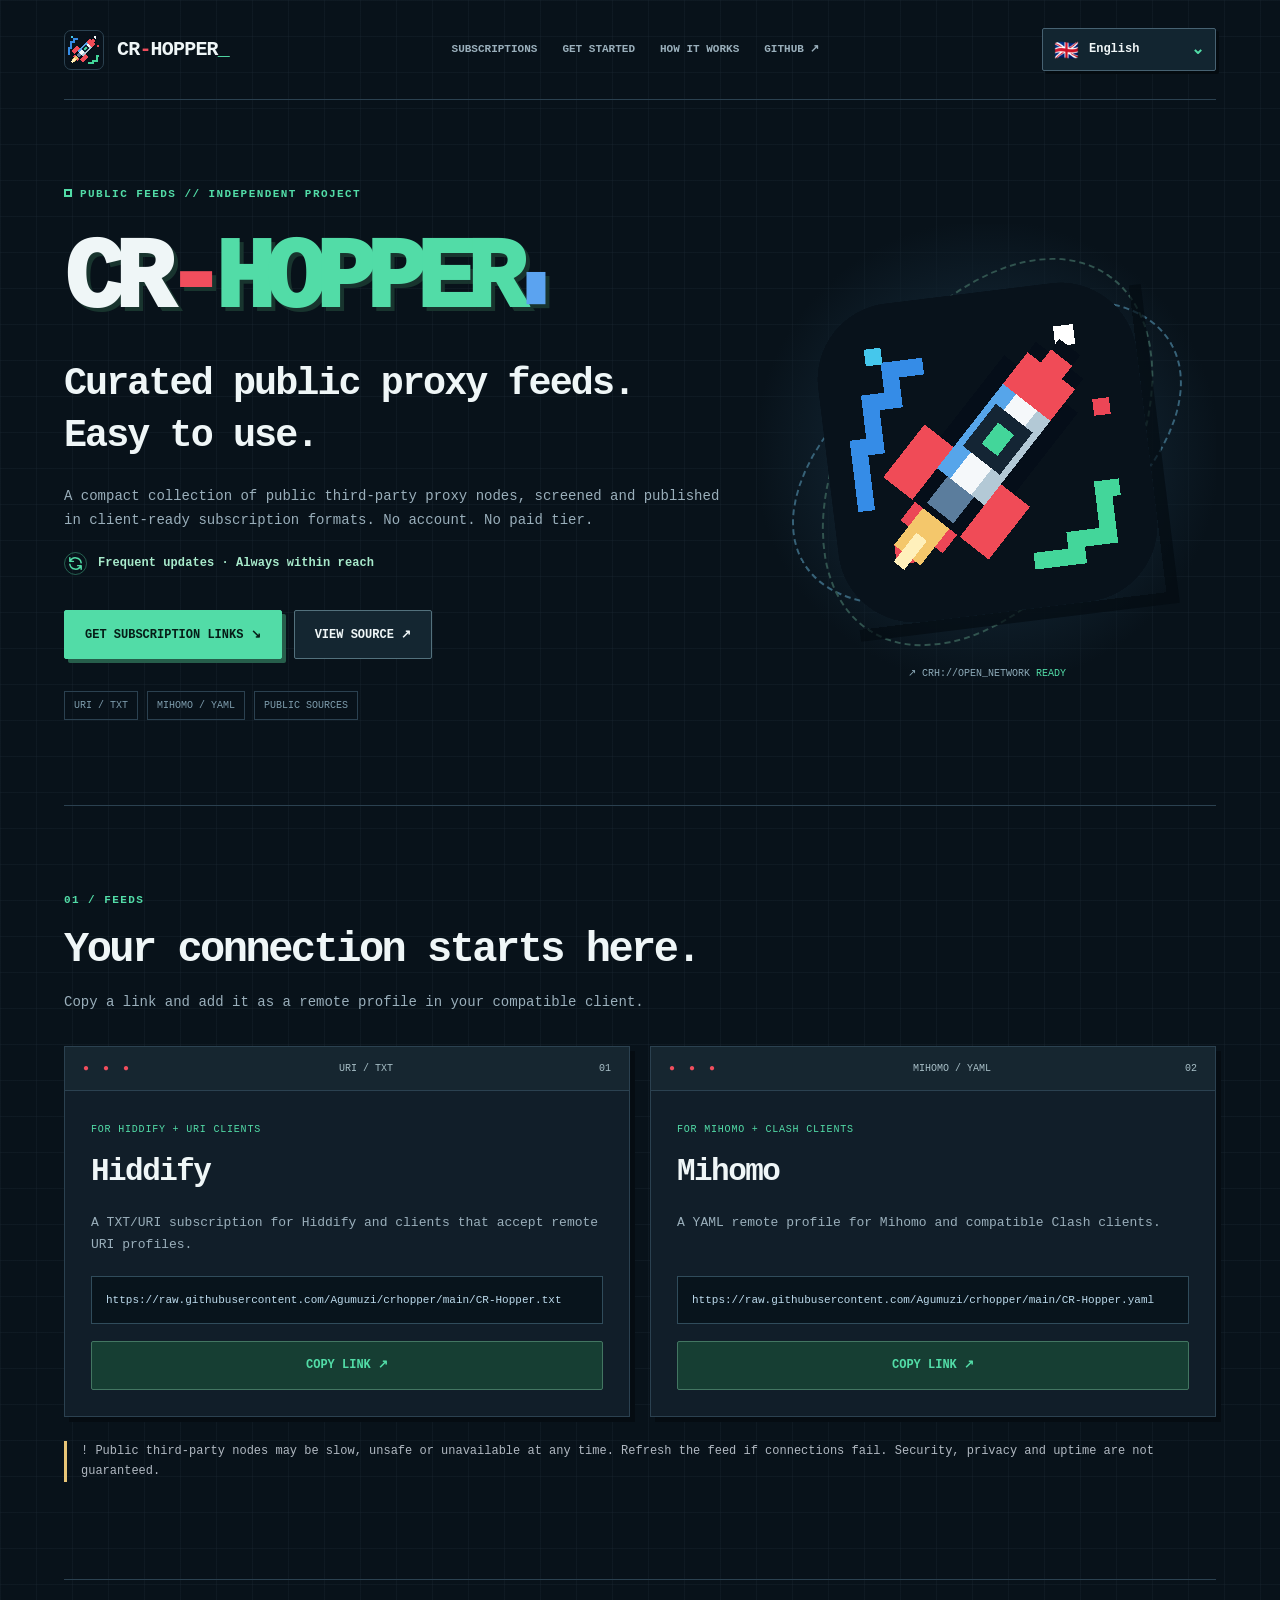
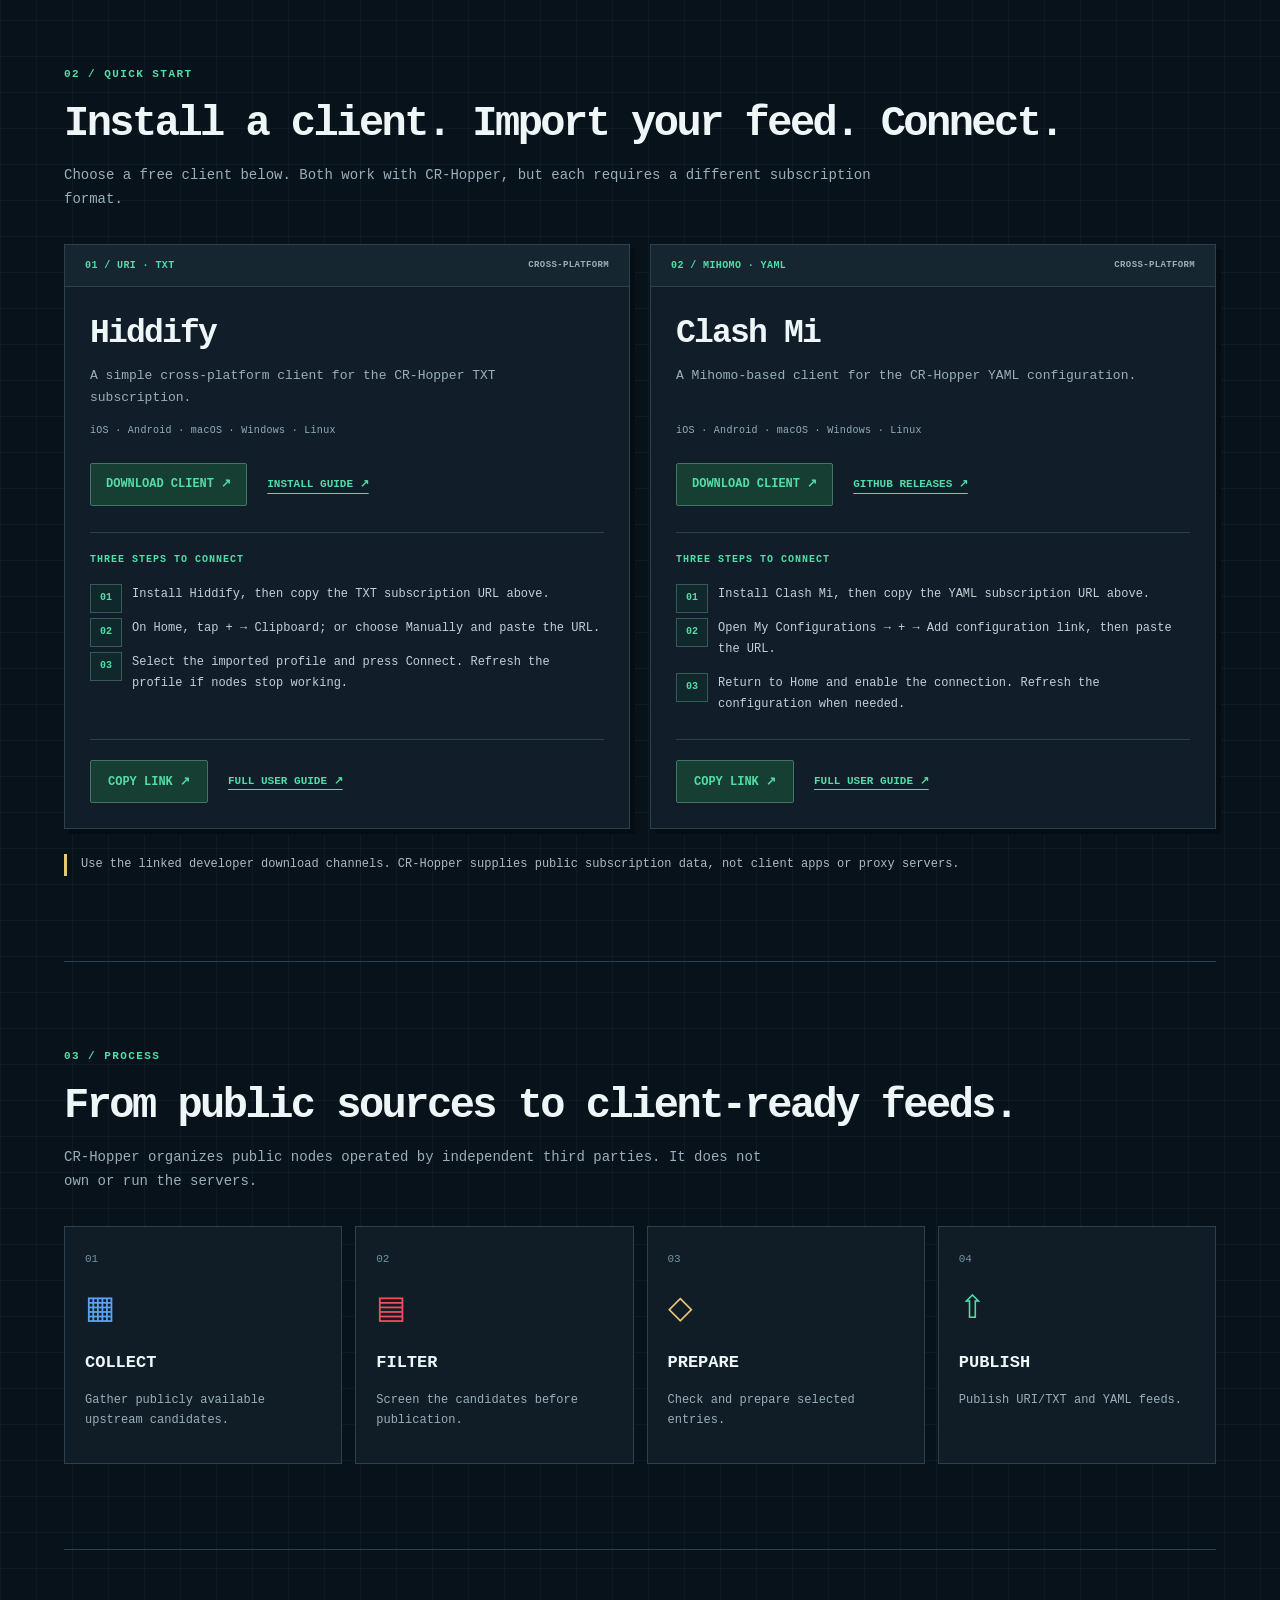
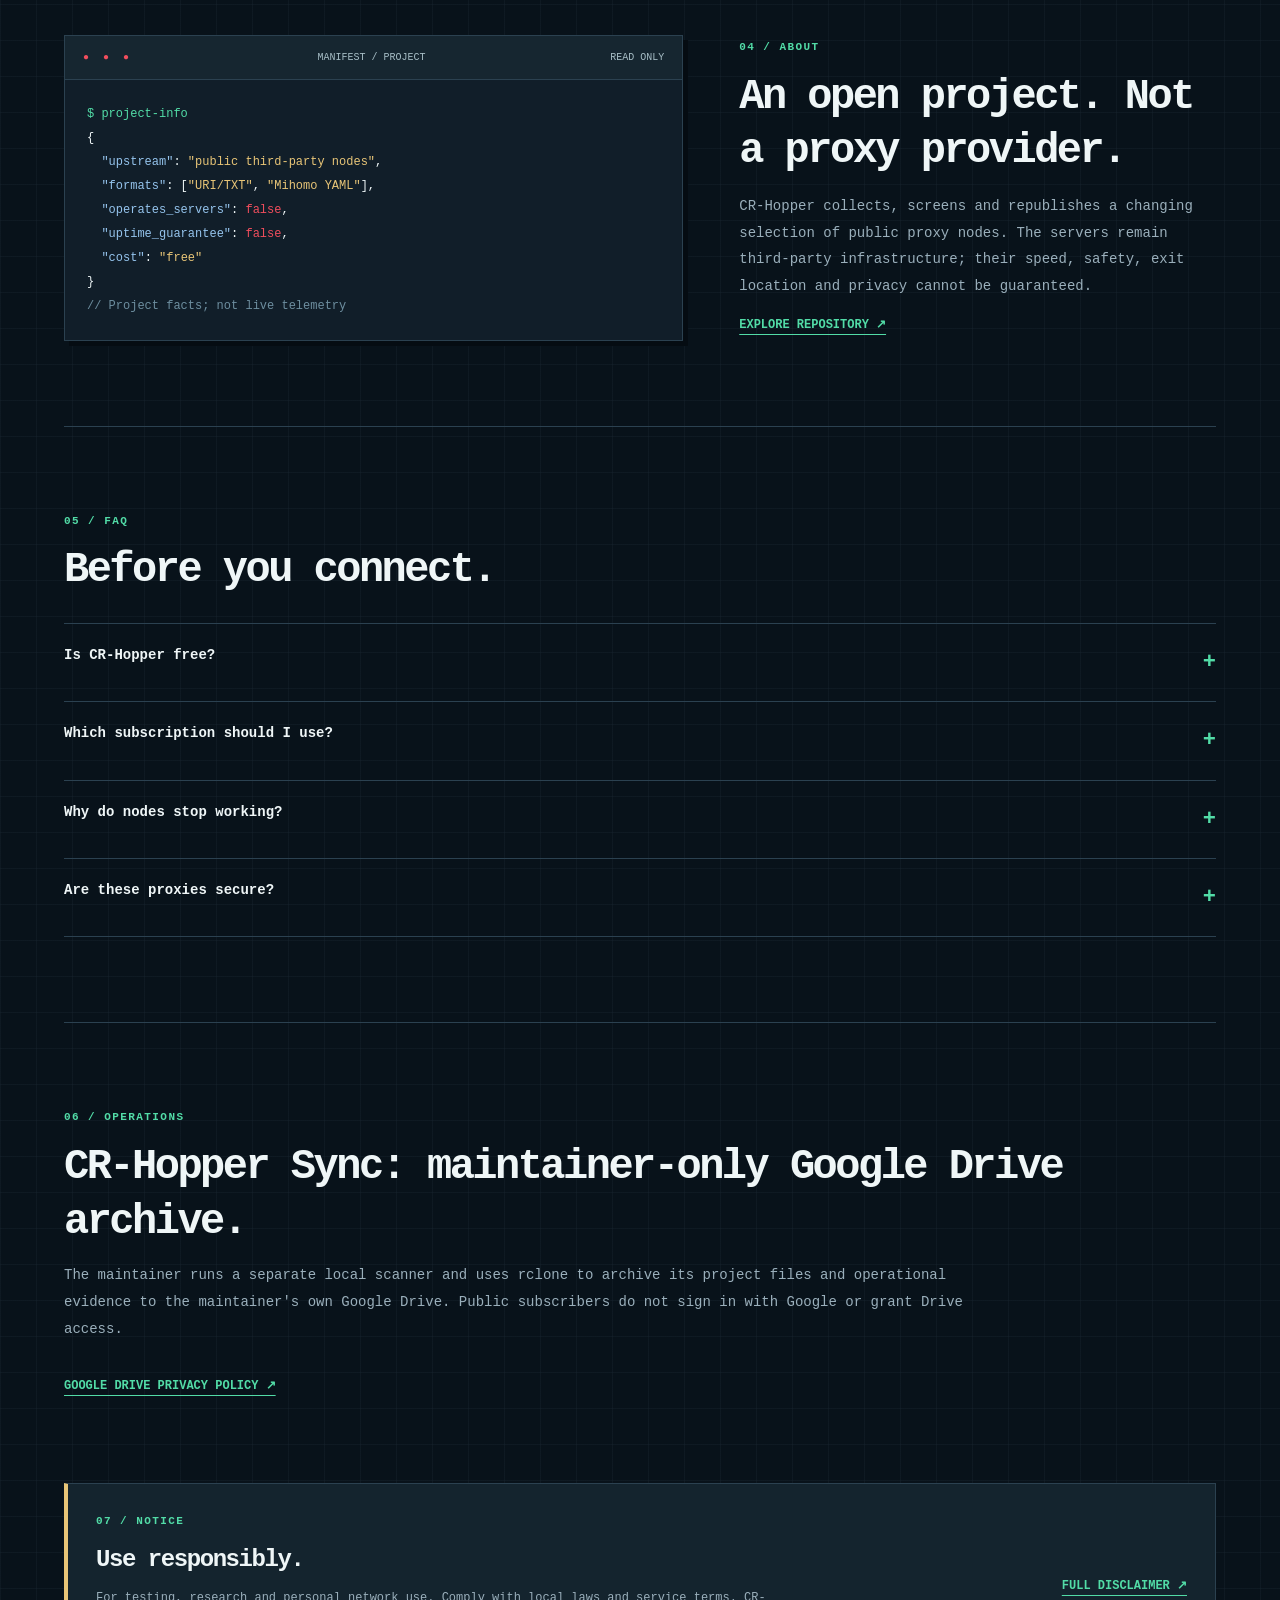
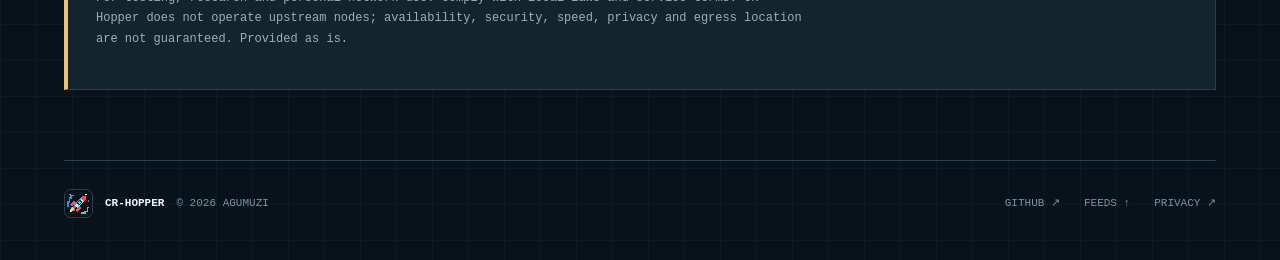
==== commit ab6207ff: "Replace browser-dependent refresh glyph with aligned SVG icon" ====
--- a/docs/index.html
+++ b/docs/index.html
@@ -10,7 +10,7 @@
 <meta property="og:url" content="https://agumuzi.github.io/crhopper/">
 <link rel="canonical" href="https://agumuzi.github.io/crhopper/">
 <link rel="icon" href="./assets/rocket.svg?v=20261024-rounded" type="image/svg+xml" sizes="any">
-<link rel="stylesheet" href="./assets/style.css?v=20261028-easy-to-use">
+<link rel="stylesheet" href="./assets/style.css?v=20261028-cadence-icon">
 <script src="./assets/app.js?v=20261028-easy-to-use" defer></script>
 </head>
 <body>
@@ -39,7 +39,7 @@
   <h1 id="hero-title">CR<span class="dash">-</span><span class="mint">HOPPER</span><span class="cursor" aria-hidden="true">█</span></h1>
   <h2 data-i18n="heroText">Curated public proxy feeds. Easy to use.</h2>
   <p class="lead" data-i18n="heroDesc">A compact collection of public third-party proxy nodes, screened and published in client-ready subscription formats. No account. No paid tier.</p>
-  <p class="hero-cadence"><span aria-hidden="true" class="cadence-symbol">↻</span><span data-i18n="heroCadence">Frequent updates · Always within reach</span></p>
+  <p class="hero-cadence"><span aria-hidden="true" class="cadence-symbol"><svg viewBox="0 0 24 24" width="17" height="17" fill="none" stroke="currentColor" stroke-width="2.1" stroke-linecap="round" stroke-linejoin="round" focusable="false"><path d="M20 11a8.1 8.1 0 0 0-15.5-2M4 4v5h5"/><path d="M4 13a8.1 8.1 0 0 0 15.5 2M20 20v-5h-5"/></svg></span><span data-i18n="heroCadence">Frequent updates · Always within reach</span></p>
   <div class="hero-actions"><a class="btn btn-primary" href="#feeds" data-i18n="getLinks">GET SUBSCRIPTION LINKS ↘</a><a class="btn" href="https://github.com/Agumuzi/crhopper" target="_blank" rel="noopener noreferrer">VIEW SOURCE ↗</a></div>
   <div class="tags"><span>URI / TXT</span><span>MIHOMO / YAML</span><span>PUBLIC SOURCES</span></div></div>
   <div class="hero-visual"><div class="orbit"></div><div class="orbit second"></div><img src="./assets/rocket.svg" width="270" height="270" alt="Pixel rocket emblem in red, white, blue and green"><small>↗ CRH://OPEN_NETWORK <span>READY</span></small></div>
--- a/docs/assets/style.css
+++ b/docs/assets/style.css
@@ -176,12 +176,12 @@
   border:1px solid rgba(82,220,167,.38);
   border-radius:50%;
   color:var(--mint);
-  font-size:16px;
-  line-height:1;
 }
+.hero-cadence .cadence-symbol svg{width:17px;height:17px;display:block;flex:none;overflow:visible}
 html[lang="ru"] .hero-cadence{letter-spacing:0}
 html[dir="rtl"] .hero-cadence{direction:rtl}
 @media(max-width:560px){
   .hero-cadence{font-size:11px;gap:8px;margin-top:18px}
-  .hero-cadence .cadence-symbol{width:21px;height:21px;font-size:14px}
+  .hero-cadence .cadence-symbol{width:21px;height:21px}
+  .hero-cadence .cadence-symbol svg{width:15px;height:15px}
 }
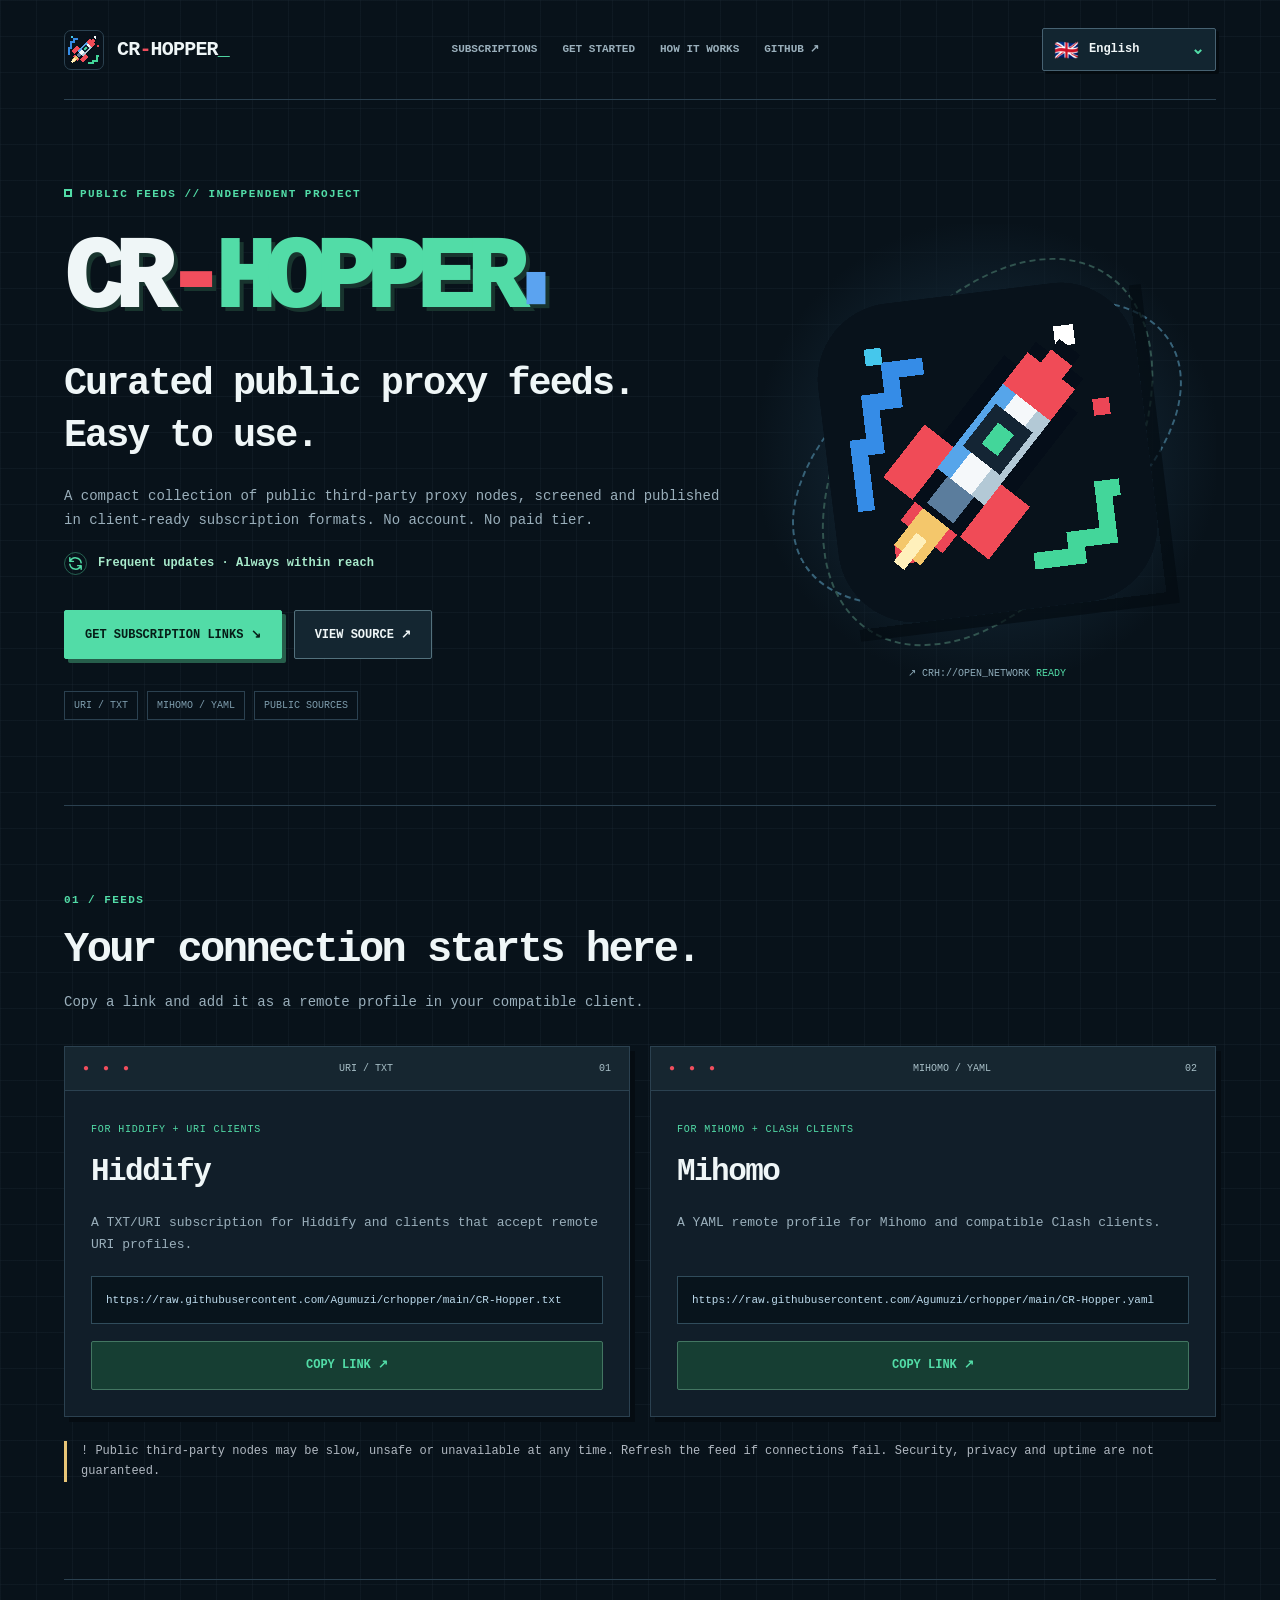
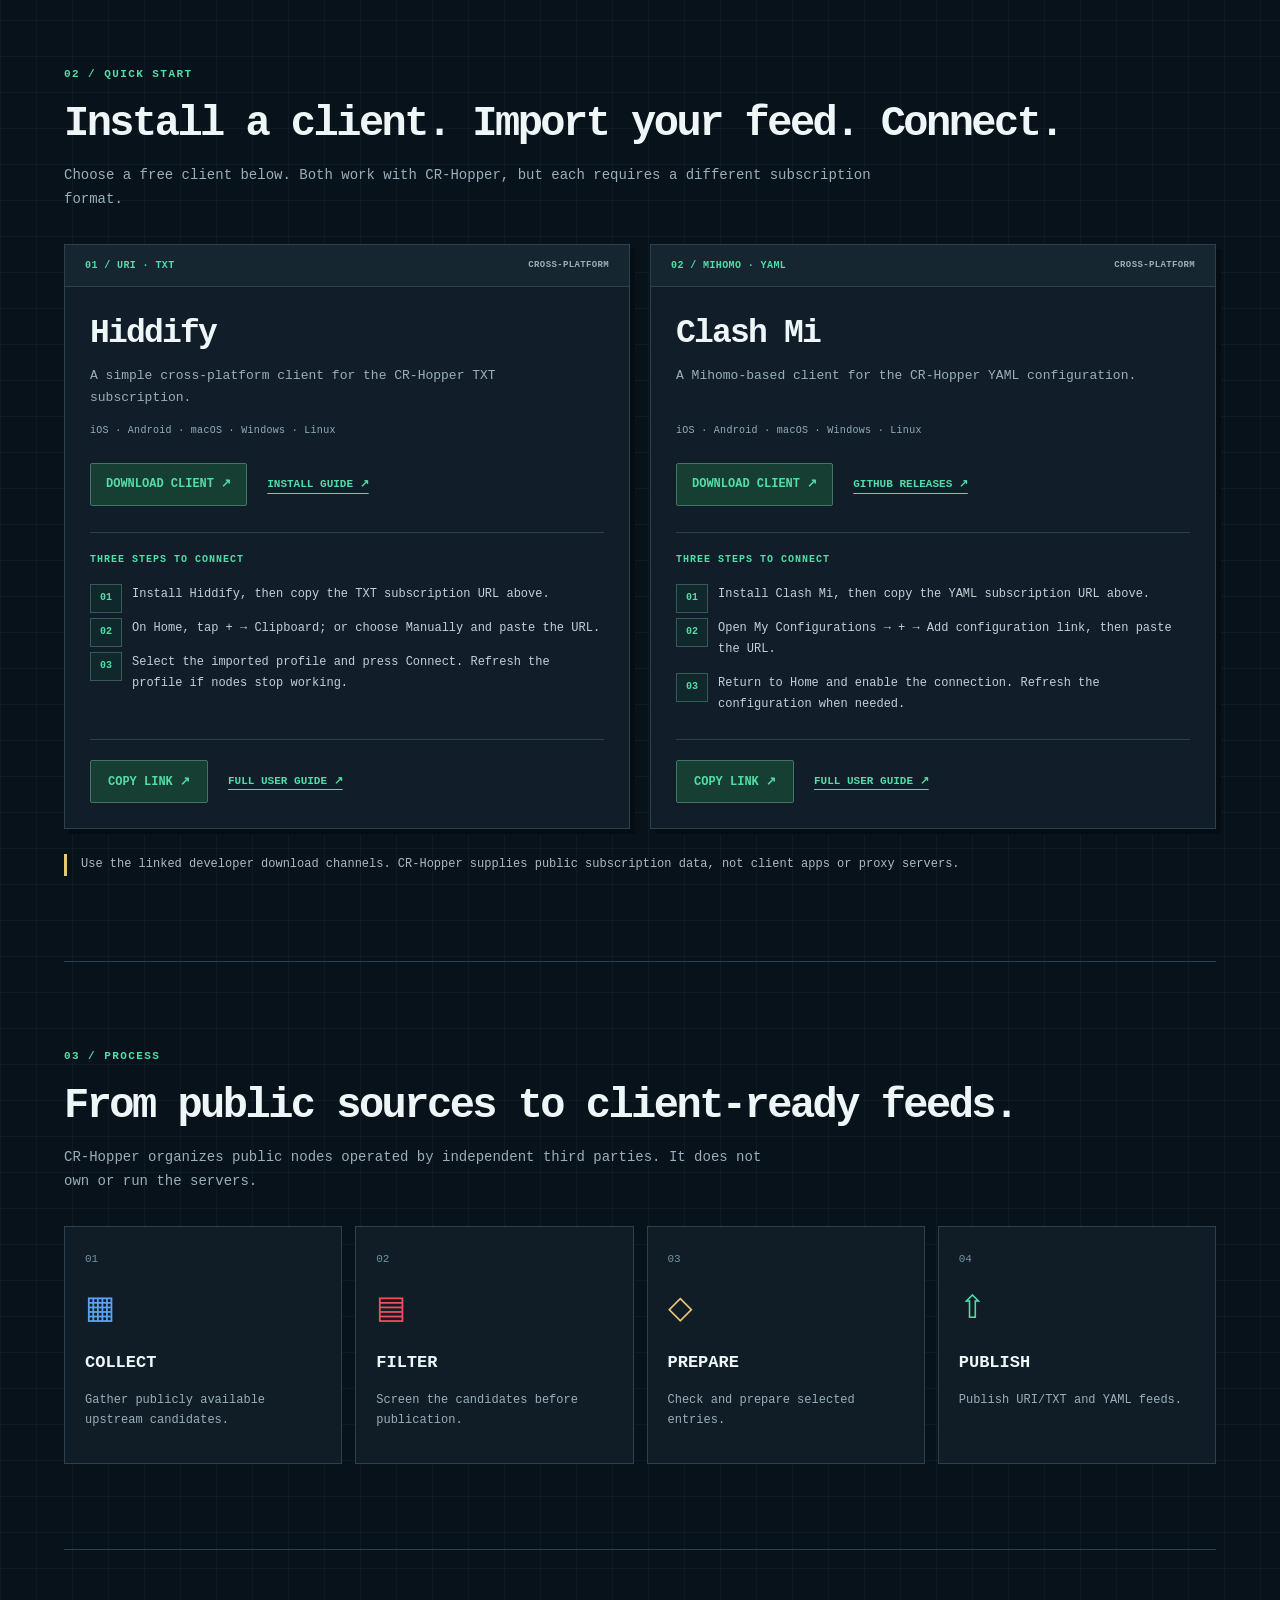
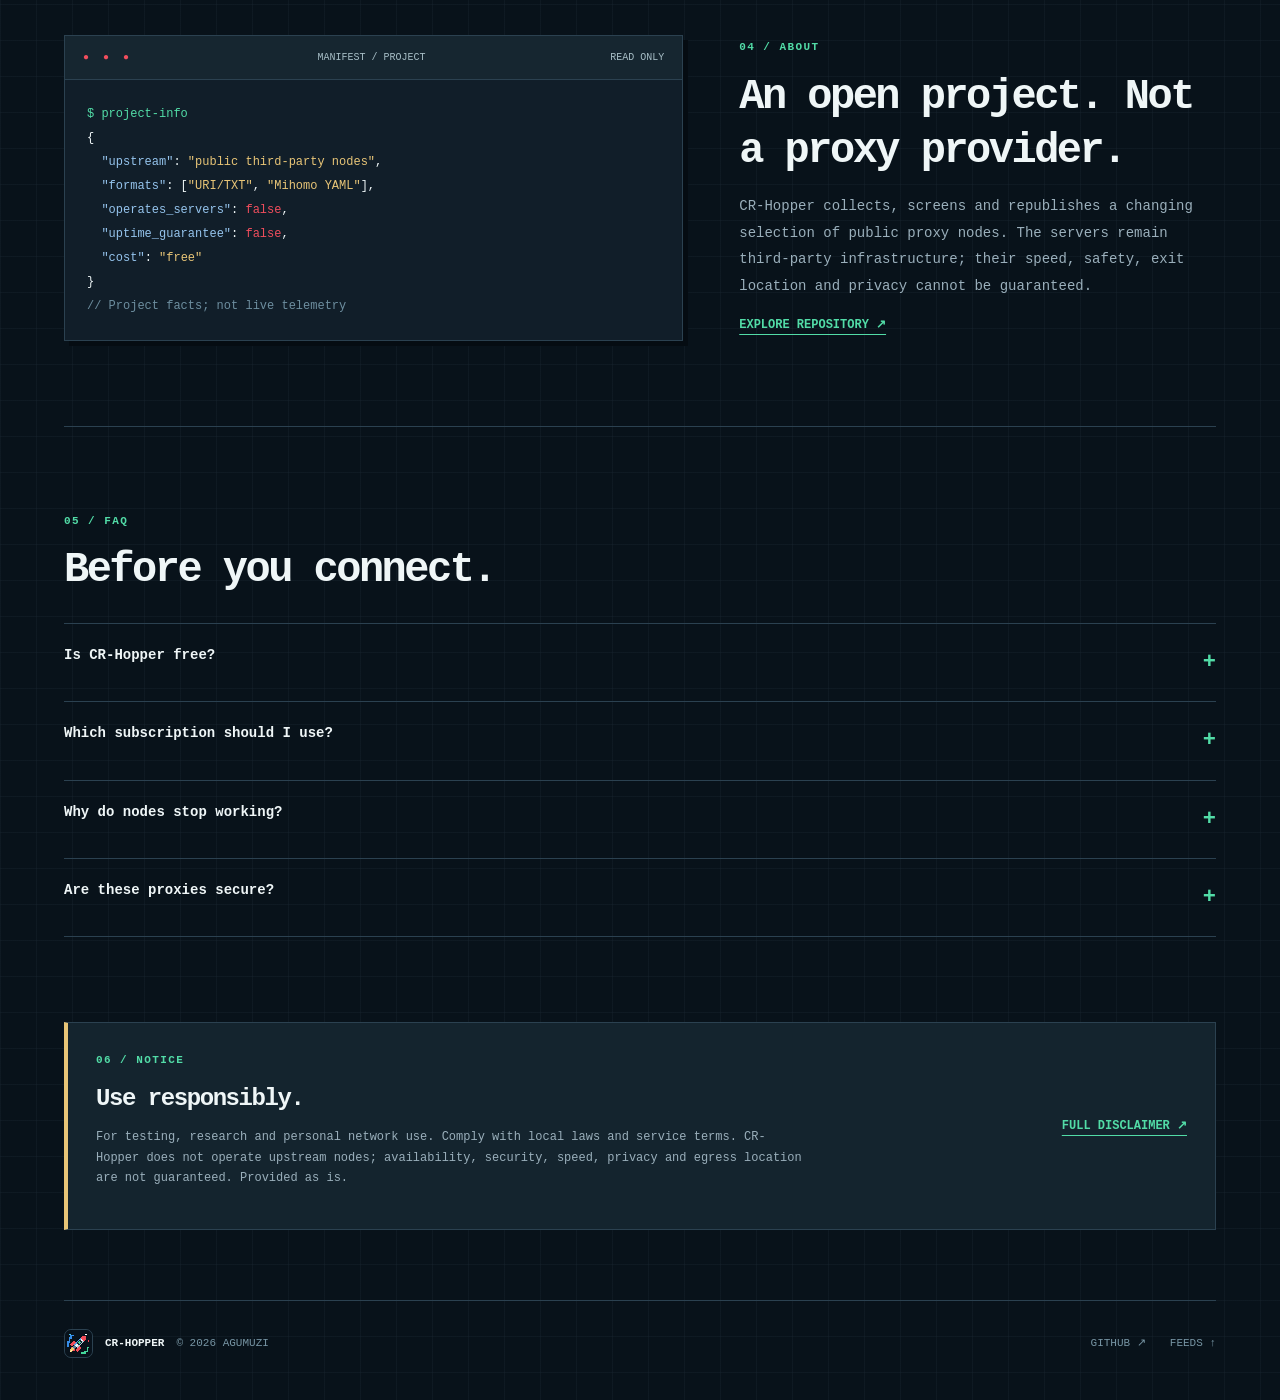
==== commit 00cb8f99: "docs: remove public Google Drive sync references from docs/index.html" ====
--- a/docs/index.html
+++ b/docs/index.html
@@ -11,7 +11,7 @@
 <link rel="canonical" href="https://agumuzi.github.io/crhopper/">
 <link rel="icon" href="./assets/rocket.svg?v=20261024-rounded" type="image/svg+xml" sizes="any">
 <link rel="stylesheet" href="./assets/style.css?v=20261028-cadence-icon">
-<script src="./assets/app.js?v=20261028-easy-to-use" defer></script>
+<script src="./assets/app.js?v=20261030-cleanup" defer></script>
 </head>
 <body>
 <a class="skip" href="#main">Skip to content</a>
@@ -152,18 +152,12 @@
     <details><summary data-i18n="q4">Are these proxies secure?</summary><p data-i18n="a4">There is no security guarantee. Untrusted operators may inspect traffic metadata. Prefer end-to-end encrypted connections and avoid exposing sensitive data.</p></details>
   </div>
 </section>
-<section class="section sync-section" id="sync" aria-labelledby="sync-title">
-  <div class="section-id">06 / OPERATIONS</div>
-  <h2 id="sync-title" data-i18n="syncTitle">CR-Hopper Sync: maintainer-only Google Drive archive.</h2>
-  <p class="subtitle" data-i18n="syncDesc">The maintainer runs a separate local scanner and uses rclone to archive its project files and operational evidence to the maintainer's own Google Drive. Public subscribers do not sign in with Google or grant Drive access.</p>
-  <a class="text-link" href="./privacy.html" data-i18n="syncPolicy">GOOGLE DRIVE PRIVACY POLICY ↗</a>
-</section>
 <section class="disclaimer" aria-labelledby="notice-title">
- <div><div class="section-id">07 / NOTICE</div><h2 id="notice-title" data-i18n="noticeTitle">Use responsibly.</h2>
+ <div><div class="section-id">06 / NOTICE</div><h2 id="notice-title" data-i18n="noticeTitle">Use responsibly.</h2>
  <p data-i18n="notice">For testing, research and personal network use. Comply with local laws and service terms. CR-Hopper does not operate upstream nodes; availability, security, speed, privacy and egress location are not guaranteed. Provided as is.</p></div>
  <a class="text-link" href="https://github.com/Agumuzi/crhopper#disclaimer" data-i18n="full">FULL DISCLAIMER ↗</a>
 </section>
 </main>
-<footer><div class="foot"><img src="./assets/rocket.svg" alt="" width="29" height="29"><strong>CR-HOPPER</strong><span>© 2026 AGUMUZI</span></div><div><a href="https://github.com/Agumuzi/crhopper">GITHUB ↗</a><a href="#feeds" data-i18n="footerFeeds">FEEDS ↑</a><a href="./privacy.html" data-i18n="footerPrivacy">PRIVACY ↗</a></div></footer></div>
+<footer><div class="foot"><img src="./assets/rocket.svg" alt="" width="29" height="29"><strong>CR-HOPPER</strong><span>© 2026 AGUMUZI</span></div><div><a href="https://github.com/Agumuzi/crhopper">GITHUB ↗</a><a href="#feeds" data-i18n="footerFeeds">FEEDS ↑</a></div></footer></div>
 <div class="toast" id="toast" role="status" aria-live="polite"></div>
 </body></html>
